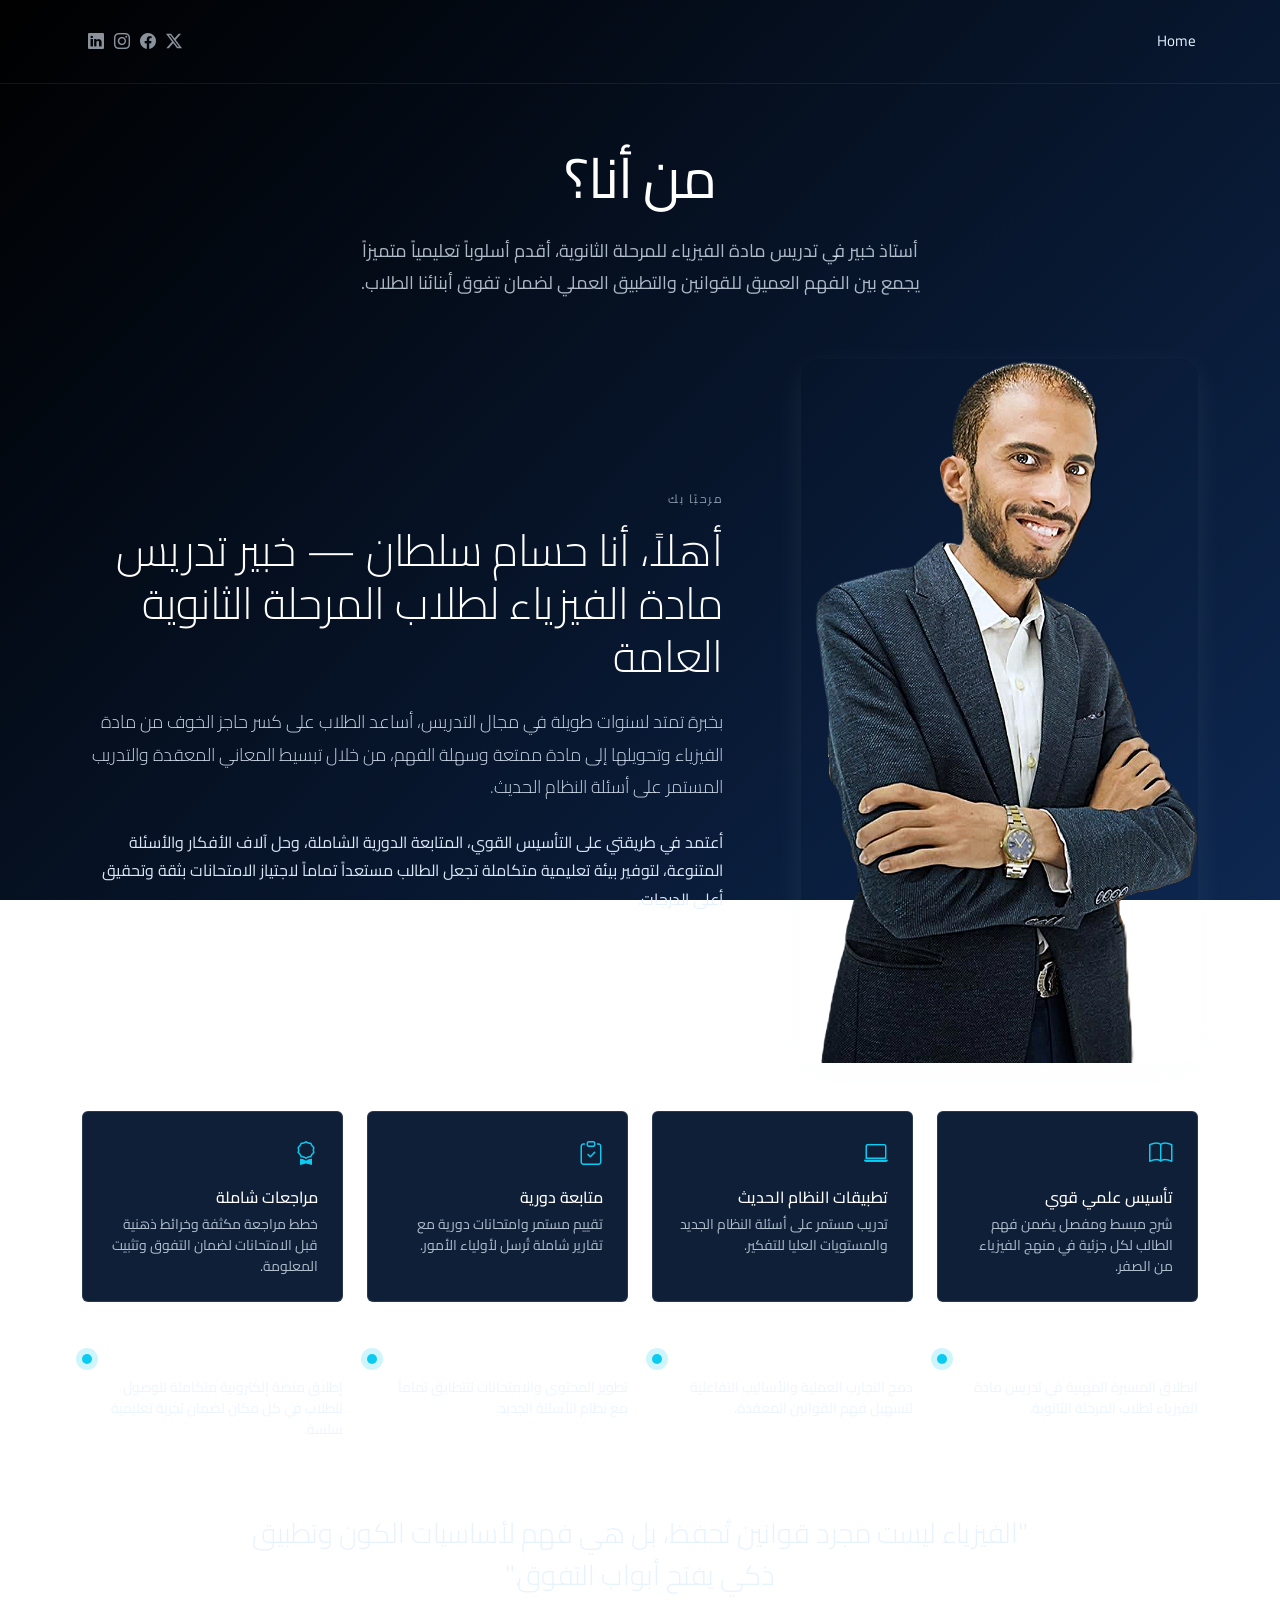
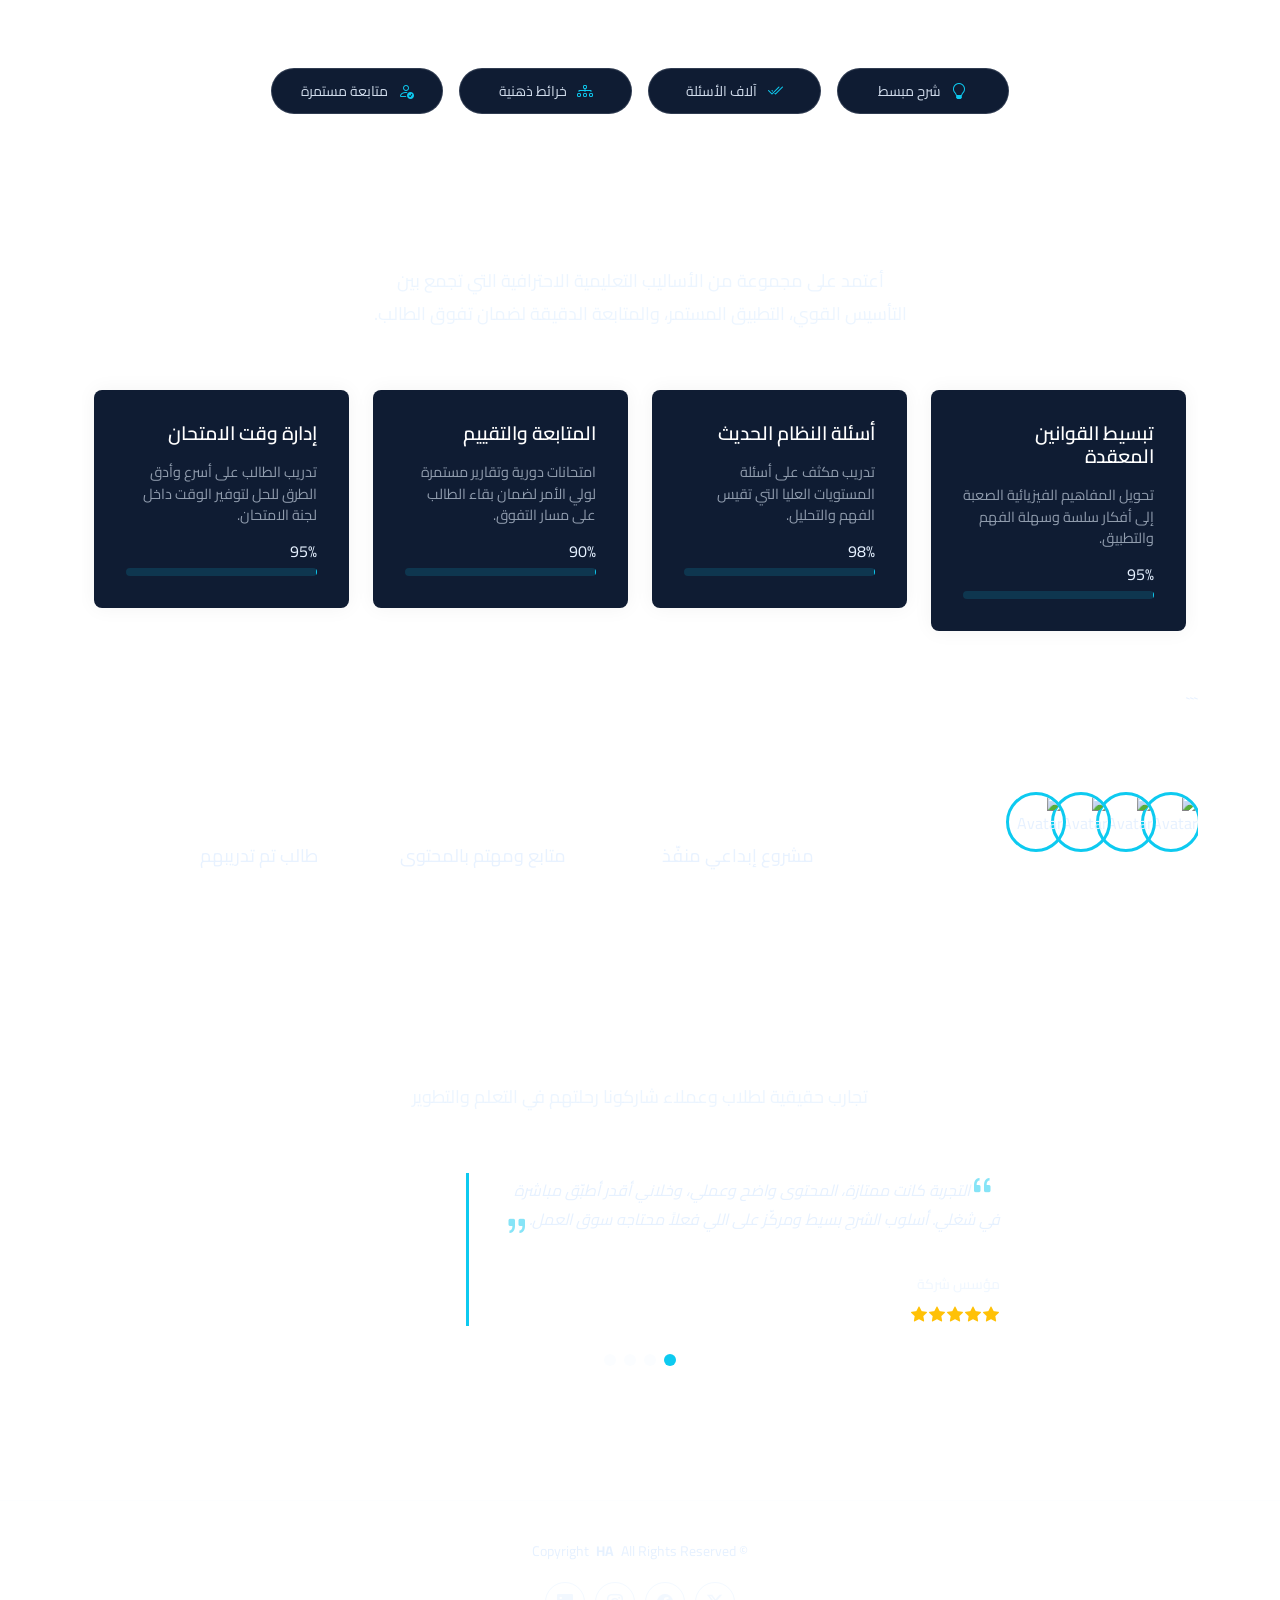
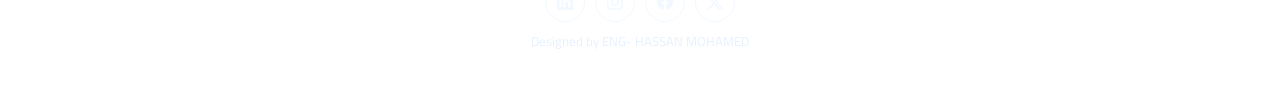
==== about.html @ 6d806931 "first commit" ====
<!DOCTYPE html>
<html lang="ar" dir="rtl">


<head>
  <meta charset="utf-8">
  <meta content="width=device-width, initial-scale=1.0" name="viewport">
  <title>About - FolioOne Bootstrap Template</title>
  <meta name="description" content="">
  <meta name="keywords" content="">

  <!-- Favicons -->
  <link href="assets/img/favicon.png" rel="icon">
  <link href="assets/img/apple-touch-icon.png" rel="apple-touch-icon">

  <!-- Fonts -->
  <link rel="preconnect" href="https://fonts.googleapis.com">
  <link rel="preconnect" href="https://fonts.gstatic.com" crossorigin>
  <link href="https://fonts.googleapis.com/css2?family=Cairo:wght@300;400;500;600;700;800&display=swap"
    rel="stylesheet">

  <!-- Vendor CSS Files -->
  <link href="assets/vendor/bootstrap/css/bootstrap.min.css" rel="stylesheet">
<link rel="stylesheet" href="https://cdn.jsdelivr.net/npm/bootstrap-icons@1.11.3/font/bootstrap-icons.min.css">  <link href="assets/vendor/aos/aos.css" rel="stylesheet">
  <link href="assets/vendor/swiper/swiper-bundle.min.css" rel="stylesheet">
  <link href="assets/vendor/glightbox/css/glightbox.min.css" rel="stylesheet">

  <!-- Main CSS File -->
  <link href="assets/css/mainabout.css" rel="stylesheet">


</head>

<body class="about-page">

  <header id="header" class="header d-flex align-items-center light-background sticky-top">
    <div class="container position-relative d-flex align-items-center justify-content-between">



      <nav id="navmenu" class="navmenu">
        <ul>
          <li><a href="index.html">Home</a></li>

        </ul>
        <i class="mobile-nav-toggle d-xl-none bi bi-list"></i>
      </nav>

      <div class="header-social-links">
        <a href="#" class="twitter"><i class="bi bi-twitter-x"></i></a>
        <a href="#" class="facebook"><i class="bi bi-facebook"></i></a>
        <a href="#" class="instagram"><i class="bi bi-instagram"></i></a>
        <a href="#" class="linkedin"><i class="bi bi-linkedin"></i></a>
      </div>

    </div>
  </header>

  <main class="main">

   <!-- About Section -->
    <section id="about" class="about section">

      <!-- Section Title -->
      <div class="container section-title" data-aos="fade-up">
        <h2>من أنا؟</h2>
        <p>
          أستاذ خبير في تدريس مادة الفيزياء للمرحلة الثانوية، أقدم أسلوباً تعليمياً متميزاً يجمع بين الفهم العميق للقوانين والتطبيق العملي لضمان تفوق أبنائنا الطلاب.
        </p>
      </div><!-- End Section Title -->

      <div class="container" data-aos="fade-up" data-aos-delay="100">

        <!-- Intro + Photo -->
        <div class="row align-items-center justify-content-between gy-5 mb-5">

          <div class="col-lg-5" data-aos="zoom-in" data-aos-delay="250">
            <figure class="profile-figure text-center text-lg-end">
              <img src="assets/img/illustration/image.png" alt="صورة الأستاذ حسام سلطان" class="img-fluid profile-photo">
            </figure>
          </div>

          <div class="col-lg-7" data-aos="fade-right" data-aos-delay="150">
            <div class="intro-content">
              <span class="eyebrow">مرحبًا بك</span>
              <h2 class="headline">
                أهلاً، أنا حسام سلطان — خبير تدريس مادة الفيزياء لطلاب المرحلة الثانوية العامة
              </h2>
              <p class="lead">
                بخبرة تمتد لسنوات طويلة في مجال التدريس، أساعد الطلاب على كسر حاجز الخوف من مادة الفيزياء وتحويلها إلى مادة ممتعة وسهلة الفهم، من خلال تبسيط المعاني المعقدة والتدريب المستمر على أسئلة النظام الحديث.
              </p>
              <p>
                أعتمد في طريقتي على التأسيس القوي، المتابعة الدورية الشاملة، وحل آلاف الأفكار والأسئلة المتنوعة، لتوفير بيئة تعليمية متكاملة تجعل الطالب مستعداً تماماً لاجتياز الامتحانات بثقة وتحقيق أعلى الدرجات.
              </p>

            </div>
          </div>

        </div>
        <!-- End Intro + Photo -->

       <!-- Skills Grid -->
        <div class="mb-5">
          <div class="row g-4">
            <div class="col-6 col-md-4 col-lg-3" data-aos="fade-up" data-aos-delay="120">
              <div class="skill-item">
                <i class="bi bi-book"></i>
                <h3>تأسيس علمي قوي</h3>
                <p>شرح مبسط ومفصل يضمن فهم الطالب لكل جزئية في منهج الفيزياء من الصفر.</p>
              </div>
            </div>
            <div class="col-6 col-md-4 col-lg-3" data-aos="fade-up" data-aos-delay="180">
              <div class="skill-item">
                <i class="bi bi-laptop"></i>
                <h3>تطبيقات النظام الحديث</h3>
                <p>تدريب مستمر على أسئلة النظام الجديد والمستويات العليا للتفكير.</p>
              </div>
            </div>
            <div class="col-6 col-md-4 col-lg-3" data-aos="fade-up" data-aos-delay="240">
              <div class="skill-item">
                <i class="bi bi-clipboard-check"></i>
                <h3>متابعة دورية</h3>
                <p>تقييم مستمر وامتحانات دورية مع تقارير شاملة تُرسل لأولياء الأمور.</p>
              </div>
            </div>
            <div class="col-6 col-md-4 col-lg-3" data-aos="fade-up" data-aos-delay="300">
              <div class="skill-item">
                <i class="bi bi-award"></i>
                <h3>مراجعات شاملة</h3>
                <p>خطط مراجعة مكثفة وخرائط ذهنية قبل الامتحانات لضمان التفوق وتثبيت المعلومة.</p>
              </div>
            </div>
          </div>
        </div>
        <!-- End Skills Grid -->

        <!-- Journey Timeline -->
        <div class="mb-5">
          <div class="row g-4">
            <div class="col-md-6 col-lg-3" data-aos="fade-up" data-aos-delay="120">
              <article class="timeline-item">
                <span class="dot"></span>
                <h4>بداية الرحلة التعليمية</h4>
                <p>انطلاق المسيرة المهنية في تدريس مادة الفيزياء لطلاب المرحلة الثانوية.</p>
              </article>
            </div>
            <div class="col-md-6 col-lg-3" data-aos="fade-up" data-aos-delay="180">
              <article class="timeline-item">
                <span class="dot"></span>
                <h4>تطوير أساليب الشرح</h4>
                <p>دمج التجارب العملية والأساليب التفاعلية لتسهيل فهم القوانين المعقدة.</p>
              </article>
            </div>
            <div class="col-md-6 col-lg-3" data-aos="fade-up" data-aos-delay="240">
              <article class="timeline-item">
                <span class="dot"></span>
                <h4>مواكبة النظام الحديث</h4>
                <p>تطوير المحتوى والامتحانات لتتطابق تماماً مع نظام الأسئلة الجديد.</p>
              </article>
            </div>
            <div class="col-md-6 col-lg-3" data-aos="fade-up" data-aos-delay="300">
              <article class="timeline-item">
                <span class="dot"></span>
                <h4>المنصة التعليمية الشاملة</h4>
                <p>إطلاق منصة إلكترونية متكاملة للوصول للطلاب في كل مكان لضمان تجربة تعليمية سلسة.</p>
              </article>
            </div>
          </div>
        </div>
        <!-- End Journey Timeline -->

        <!-- Quote -->
        <blockquote class="personal-quote text-center mb-5" data-aos="fade-down" data-aos-delay="200">
          <p>"الفيزياء ليست مجرد قوانين تُحفظ، بل هي فهم لأساسيات الكون وتطبيق ذكي يفتح أبواب التفوق."</p>
        </blockquote>
        <!-- End Quote -->

        <!-- Fun Facts -->
        <div class="row g-3 justify-content-center">
          <div class="col-6 col-md-3 col-lg-2" data-aos="zoom-in" data-aos-delay="120">
            <div class="fact-pill">
              <i class="bi bi-lightbulb"></i>
              <span>شرح مبسط</span>
            </div>
          </div>
          <div class="col-6 col-md-3 col-lg-2" data-aos="zoom-in" data-aos-delay="160">
            <div class="fact-pill">
              <i class="bi bi-check2-all"></i>
              <span>آلاف الأسئلة</span>
            </div>
          </div>
          <div class="col-6 col-md-3 col-lg-2" data-aos="zoom-in" data-aos-delay="200">
            <div class="fact-pill">
              <i class="bi bi-diagram-3"></i>
              <span>خرائط ذهنية</span>
            </div>
          </div>
          <div class="col-6 col-md-3 col-lg-2" data-aos="zoom-in" data-aos-delay="240">
            <div class="fact-pill">
              <i class="bi bi-person-check"></i>
              <span>متابعة مستمرة</span>
            </div>
          </div>
        </div>
        <!-- End Fun Facts -->

    <section id="skills" class="skills section">

      <div class="container section-title" data-aos="fade-up">
        <h2>أسلوب الشرح والمهارات</h2>
        <p>
          أعتمد على مجموعة من الأساليب التعليمية الاحترافية التي تجمع بين التأسيس القوي، التطبيق المستمر، والمتابعة الدقيقة لضمان تفوق الطالب.
        </p>
      </div><div class="container" data-aos="fade-up" data-aos-delay="100">

        <div class="row g-4 skills-animation">

          <div class="col-md-6 col-lg-3" data-aos="fade-up" data-aos-delay="100">
            <div class="skill-box">
              <h3>تبسيط القوانين المعقدة</h3>
              <p>تحويل المفاهيم الفيزيائية الصعبة إلى أفكار سلسة وسهلة الفهم والتطبيق.</p>
              <span class="text-end d-block">95%</span>
              <div class="progress">
                <div class="progress-bar" role="progressbar" aria-valuenow="95" aria-valuemin="0" aria-valuemax="100">
                </div>
              </div>
            </div>
          </div>

          <div class="col-md-6 col-lg-3" data-aos="fade-up" data-aos-delay="200">
            <div class="skill-box">
              <h3>أسئلة النظام الحديث</h3>
              <p>تدريب مكثف على أسئلة المستويات العليا التي تقيس الفهم والتحليل.</p>
              <span class="text-end d-block">98%</span>
              <div class="progress">
                <div class="progress-bar" role="progressbar" aria-valuenow="98" aria-valuemin="0" aria-valuemax="100">
                </div>
              </div>
            </div>
          </div>

          <div class="col-md-6 col-lg-3" data-aos="fade-up" data-aos-delay="300">
            <div class="skill-box">
              <h3>المتابعة والتقييم</h3>
              <p>امتحانات دورية وتقارير مستمرة لولي الأمر لضمان بقاء الطالب على مسار التفوق.</p>
              <span class="text-end d-block">90%</span>
              <div class="progress">
                <div class="progress-bar" role="progressbar" aria-valuenow="90" aria-valuemin="0" aria-valuemax="100">
                </div>
              </div>
            </div>
          </div>

          <div class="col-md-6 col-lg-3" data-aos="fade-up" data-aos-delay="400">
            <div class="skill-box">
              <h3>إدارة وقت الامتحان</h3>
              <p>تدريب الطالب على أسرع وأدق الطرق للحل لتوفير الوقت داخل لجنة الامتحان.</p>
              <span class="text-end d-block">95%</span>
              <div class="progress">
                <div class="progress-bar" role="progressbar" aria-valuenow="95" aria-valuemin="0" aria-valuemax="100">
                </div>
              </div>
            </div>
          </div>

        </div>

      </div>

    </section>```

    <!-- Stats Section -->
    <section id="stats" class="stats section dark-background">

      <div class="container" data-aos="fade-up" data-aos-delay="100">

        <div class="row align-items-center">
          <div class="col-lg-4" data-aos="fade-up" data-aos-delay="200">
            <div class="avatars d-flex align-items-center">
              <img src="assets/img/person/person-m-12.webp" alt="Avatar 1" class="rounded-circle" loading="lazy">
              <img src="assets/img/person/person-m-3.webp" alt="Avatar 2" class="rounded-circle" loading="lazy">
              <img src="assets/img/person/person-f-5.webp" alt="Avatar 3" class="rounded-circle" loading="lazy">
              <img src="assets/img/person/person-m-3.webp" alt="Avatar 4" class="rounded-circle" loading="lazy">
            </div>
          </div>

          <div class="col-lg-8">
            <div class="row counters">
              <div class="col-md-4" data-aos="fade-up" data-aos-delay="300">
                <h2><span data-purecounter-start="0" data-purecounter-end="185" data-purecounter-duration="1"
                    class="purecounter"></span>+</h2>
                <p>مشروع إبداعي منفّذ</p>
              </div>

              <div class="col-md-4" data-aos="fade-up" data-aos-delay="400">
                <h2><span data-purecounter-start="0" data-purecounter-end="32" data-purecounter-duration="1"
                    class="purecounter"></span>K</h2>
                <p>متابع ومهتم بالمحتوى</p>
              </div>

              <div class="col-md-4" data-aos="fade-up" data-aos-delay="500">
                <h2><span data-purecounter-start="0" data-purecounter-end="128" data-purecounter-duration="1"
                    class="purecounter"></span>+</h2>
                <p>طالب تم تدريبهم</p>
              </div>
            </div>
          </div>
        </div>
      </div>

    </section><!-- /Stats Section -->

    <!-- Testimonials Section -->
    <section id="testimonials" class="testimonials section">

      <!-- Section Title -->
      <div class="container section-title" data-aos="fade-up">
        <h2>آراء الطلاب والعملاء</h2>
        <p>تجارب حقيقية لطلاب وعملاء شاركونا رحلتهم في التعلم والتطوير</p>
      </div><!-- End Section Title -->

      <div class="container" data-aos="fade-up" data-aos-delay="100">

        <div class="swiper init-swiper">
          <script type="application/json" class="swiper-config">
            {
              "loop": true,
              "speed": 600,
              "autoplay": {
                "delay": 5000
              },
              "slidesPerView": "auto",
              "pagination": {
                "el": ".swiper-pagination",
                "type": "bullets",
                "clickable": true
              }
            }
          </script>
          <div class="swiper-wrapper">

            <div class="swiper-slide">
              <div class="testimonial-item">
                <div class="row gy-4 justify-content-center">
                  <div class="col-lg-6">
                    <div class="testimonial-content">
                      <p>
                        <i class="bi bi-quote quote-icon-left"></i>
                        <span>
                          التجربة كانت ممتازة، المحتوى واضح وعملي، وخلاني أقدر أطبّق مباشرة في شغلي.
                          أسلوب الشرح بسيط ومركّز على اللي فعلاً محتاجه سوق العمل.
                        </span>
                        <i class="bi bi-quote quote-icon-right"></i>
                      </p>
                      <h3>سعيد جودمان</h3>
                      <h4>مؤسس شركة</h4>
                      <div class="stars">
                        <i class="bi bi-star-fill"></i><i class="bi bi-star-fill"></i><i class="bi bi-star-fill"></i><i
                          class="bi bi-star-fill"></i><i class="bi bi-star-fill"></i>
                      </div>
                    </div>
                  </div>
                  <div class="col-lg-2 text-center">
                    <img src="assets/img/person/person-m-12.webp" class="img-fluid testimonial-img" alt="">
                  </div>
                </div>
              </div>
            </div><!-- End testimonial item -->

            <div class="swiper-slide">
              <div class="testimonial-item">
                <div class="row gy-4 justify-content-center">
                  <div class="col-lg-6">
                    <div class="testimonial-content">
                      <p>
                        <i class="bi bi-quote quote-icon-left"></i>
                        <span>
                          الكورسات منظمة واحترافية، فرقت معايا جدًا في المونتاج
                          وفهمت الموشن جرافيك بطريقة سهلة وممتعة.
                        </span>
                        <i class="bi bi-quote quote-icon-right"></i>
                      </p>
                      <h3>سارة ويلسون</h3>
                      <h4>مصممة جرافيك</h4>
                      <div class="stars">
                        <i class="bi bi-star-fill"></i><i class="bi bi-star-fill"></i><i class="bi bi-star-fill"></i><i
                          class="bi bi-star-fill"></i><i class="bi bi-star-fill"></i>
                      </div>
                    </div>
                  </div>
                  <div class="col-lg-2 text-center">
                    <img src="assets/img/person/person-f-5.webp" class="img-fluid testimonial-img" alt="">
                  </div>
                </div>
              </div>
            </div><!-- End testimonial item -->

            <div class="swiper-slide">
              <div class="testimonial-item">
                <div class="row gy-4 justify-content-center">
                  <div class="col-lg-6">
                    <div class="testimonial-content">
                      <p>
                        <i class="bi bi-quote quote-icon-left"></i>
                        <span>
                          شرح عملي، أمثلة حقيقية، ودعم مستمر.
                          حسيت إني بتعلّم من شخص فاهم المجال فعلًا.
                        </span>
                        <i class="bi bi-quote quote-icon-right"></i>
                      </p>
                      <h3>جينا كارليس</h3>
                      <h4>صاحبة متجر</h4>
                      <div class="stars">
                        <i class="bi bi-star-fill"></i><i class="bi bi-star-fill"></i><i class="bi bi-star-fill"></i><i
                          class="bi bi-star-fill"></i><i class="bi bi-star-fill"></i>
                      </div>
                    </div>
                  </div>
                  <div class="col-lg-2 text-center">
                    <img src="assets/img/person/person-f-5.webp" class="img-fluid testimonial-img" alt="">
                  </div>
                </div>
              </div>
            </div><!-- End testimonial item -->

            <div class="swiper-slide">
              <div class="testimonial-item">
                <div class="row gy-4 justify-content-center">
                  <div class="col-lg-6">
                    <div class="testimonial-content">
                      <p>
                        <i class="bi bi-quote quote-icon-left"></i>
                        <span>
                          من أفضل المنصّات اللي اتعلمت منها،
                          المحتوى قوي ومباشر وبيوصلك للمستوى الاحترافي.
                        </span>
                        <i class="bi bi-quote quote-icon-right"></i>
                      </p>
                      <h3>جون لارسون</h3>
                      <h4>رائد أعمال</h4>
                      <div class="stars">
                        <i class="bi bi-star-fill"></i><i class="bi bi-star-fill"></i><i class="bi bi-star-fill"></i><i
                          class="bi bi-star-fill"></i><i class="bi bi-star-fill"></i>
                      </div>
                    </div>
                  </div>
                  <div class="col-lg-2 text-center">
                    <img src="assets/img/person/person-m-12.webp" class="img-fluid testimonial-img" alt="">
                  </div>
                </div>
              </div>
            </div><!-- End testimonial item -->

          </div>
          <div class="swiper-pagination"></div>
        </div>

      </div>

    </section><!-- /Testimonials Section -->


  </main>

  <footer id="footer" class="footer">

    <div class="container">
      <div class="copyright text-center ">
        <p>© <span>Copyright</span> <strong class="px-1 sitename">HA</strong> <span>All Rights Reserved<br></span></p>
      </div>
      <div class="social-links d-flex justify-content-center">
        <a href=""><i class="bi bi-twitter-x"></i></a>
        <a href=""><i class="bi bi-facebook"></i></a>
        <a href=""><i class="bi bi-instagram"></i></a>
        <a href=""><i class="bi bi-linkedin"></i></a>
      </div>
      <div class="credits">
        <!-- All the links in the footer should remain intact. -->
        <!-- You can delete the links only if you've purchased the pro version. -->
        <!-- Licensing information: https://bootstrapmade.com/license/ -->
        <!-- Purchase the pro version with working PHP/AJAX contact form: [buy-url] -->
        Designed by ENG- HASSAN MOHAMED
      </div>
    </div>

  </footer>

  <!-- Scroll Top -->
  <a href="#" id="scroll-top" class="scroll-top d-flex align-items-center justify-content-center"><i
      class="bi bi-arrow-up-short"></i></a>

  <!-- Preloader -->
  <div id="preloader"></div>

  <!-- Vendor JS Files -->
  <script src="assets/vendor/bootstrap/js/bootstrap.bundle.min.js"></script>
  <script src="assets/vendor/php-email-form/validate.js"></script>
  <script src="assets/vendor/aos/aos.js"></script>
  <script src="assets/vendor/typed.js/typed.umd.js"></script>
  <script src="assets/vendor/waypoints/noframework.waypoints.js"></script>
  <script src="assets/vendor/purecounter/purecounter_vanilla.js"></script>
  <script src="assets/vendor/swiper/swiper-bundle.min.js"></script>
  <script src="assets/vendor/imagesloaded/imagesloaded.pkgd.min.js"></script>
  <script src="assets/vendor/isotope-layout/isotope.pkgd.min.js"></script>
  <script src="assets/vendor/glightbox/js/glightbox.min.js"></script>

  <!-- Main JS File -->
  <script src="assets/js/main.js"></script>

</body>

</html>
---- assets/css/mainabout.css ----
/**
* Template Name: FolioOne
* Template URL: https://bootstrapmade.com/folioone-bootstrap-portfolio-website-template/
* Updated: Aug 23 2025 with Bootstrap v5.3.7
* Author: BootstrapMade.com
* License: https://bootstrapmade.com/license/
*/

/*--------------------------------------------------------------
# Font & Color Variables
# Help: https://bootstrapmade.com/color-system/
--------------------------------------------------------------*/
/* Fonts */
:root {
  --default-font: "Cairo", system-ui, -apple-system, "Segoe UI", Arial, sans-serif;
  --heading-font: "Cairo", sans-serif;
  --nav-font: "Cairo", sans-serif;
}


/* Global Colors - The following color variables are used throughout the website. Updating them here will change the color scheme of the entire website */
:root {
  /* تدرج واضح من الأسود إلى الأزرق الكحلي المضيء (Deep Space Blue) */
  --background-color: linear-gradient(135deg, #000000 0%, #0d2750 100%); 
  
  --default-color: #e6f1ff; 
  --heading-color: #ffffff; 
  --accent-color: #0dcaf0; 
  --surface-color: #0f1c33; 
  --contrast-color: #ffffff; 
}

/* Nav Menu Colors */
:root {
  --nav-color: #e6f1ff;
  --nav-hover-color: #0dcaf0; 
  --nav-mobile-background-color: rgba(4, 9, 20, 0.95); 
  --nav-dropdown-background-color: rgba(4, 9, 20, 0.95);
  --nav-dropdown-color: #a8b2d1; 
  --nav-dropdown-hover-color: #0dcaf0;
}

/* Color Presets */
.light-background {
  /* تدرج أزرق خفيف جداً للأقسام الداخلية عشان تفصل عن الخلفية الأساسية بشياكة */
  --background-color: linear-gradient(135deg, #051124 0%, #0a1f3d 100%); 
  --surface-color: #0f1c33;
}

.dark-background {
  --background-color: linear-gradient(135deg, #000000 0%, #050b14 100%);
  --default-color: #e6f1ff;
  --heading-color: #ffffff;
  --surface-color: #0a1324;
  --contrast-color: #ffffff;
}

/* Smooth scroll */
:root {
  scroll-behavior: smooth;
}

/*--------------------------------------------------------------
# General Styling & Shared Classes
--------------------------------------------------------------*/
body {
  color: var(--default-color);
  background: var(--background-color);
  font-family: var(--default-font);
  /* السطر ده بيخلي التدرج ثابت وشكله أحلى وقت السكرول */
  background-attachment: fixed; 
}

a {
  color: var(--accent-color);
  text-decoration: none;
  transition: 0.3s;
}

a:hover {
  color: color-mix(in srgb, var(--accent-color), transparent 25%);
  text-decoration: none;
}

h1,
h2,
h3,
h4,
h5,
h6 {
  color: var(--heading-color);
  font-family: var(--heading-font);
  font-weight: 00;
}

/* PHP Email Form Messages
------------------------------*/
.php-email-form .error-message {
  display: none;
  background: #df1529;
  color: #ffffff;
  text-align: left;
  padding: 15px;
  margin-bottom: 24px;
  font-weight: 600;
}

.php-email-form .sent-message {
  display: none;
  color: #ffffff;
  background: #059652;
  text-align: center;
  padding: 15px;
  margin-bottom: 24px;
  font-weight: 600;
}

.php-email-form .loading {
  display: none;
  background: var(--surface-color);
  text-align: center;
  padding: 15px;
  margin-bottom: 24px;
}

.php-email-form .loading:before {
  content: "";
  display: inline-block;
  border-radius: 50%;
  width: 24px;
  height: 24px;
  margin: 0 10px -6px 0;
  border: 3px solid var(--accent-color);
  border-top-color: var(--surface-color);
  animation: php-email-form-loading 1s linear infinite;
}

@keyframes php-email-form-loading {
  0% {
    transform: rotate(0deg);
  }

  100% {
    transform: rotate(360deg);
  }
}

/*--------------------------------------------------------------
# Global Header
--------------------------------------------------------------*/
.header {
  --background-color: rgba(255, 255, 255, 0);
  color: var(--default-color);
  background-color: var(--background-color);
  padding: 15px 0;
  transition: all 0.5s;
  z-index: 997;
  border-bottom: 1px solid color-mix(in srgb, var(--default-color), transparent 92%);
}

.header .logo {
  line-height: 1;
}

.header .logo img {
  max-height: 36px;
  margin-right: 8px;
}

.header .logo h1 {
  font-size: 32px;
  margin: 0;
  font-weight: 400;
  color: var(--heading-color);
}

.header .header-social-links {
  padding-right: 15px;
}

.header .header-social-links a {
  color: color-mix(in srgb, var(--default-color), transparent 40%);
  padding-left: 6px;
  display: inline-block;
  transition: 0.3s;
  font-size: 16px;
}

.header .header-social-links a:hover {
  color: var(--default-color);
}

.header .header-social-links a i {
  line-height: 0px;
}

@media (max-width: 1200px) {
  .header .logo {
    order: 1;
  }

  .header .header-social-links {
    order: 2;
  }

  .header .navmenu {
    order: 3;
  }
}

/* Global Header on Scroll
------------------------------*/
.scrolled .header {
  --background-color: rgba(16, 26, 32, 0.9);
}

/*--------------------------------------------------------------
# Navigation Menu
--------------------------------------------------------------*/
/* Desktop Navigation */
@media (min-width: 1200px) {
  .navmenu {
    padding: 0;
  }

  .navmenu ul {
    margin: 0;
    padding: 0;
    display: flex;
    list-style: none;
    align-items: center;
  }

  .navmenu li {
    position: relative;
  }

  .navmenu>ul>li {
    white-space: nowrap;
    padding: 15px 28px 15px 0;
  }

  .navmenu>ul>li:last-child {
    padding-right: 0;
  }

  .navmenu a,
  .navmenu a:focus {
    color: var(--nav-color);
    font-size: 15px;
    padding: 0 2px;
    font-family: var(--nav-font);
    font-weight: 400;
    display: flex;
    align-items: center;
    justify-content: space-between;
    white-space: nowrap;
    transition: 0.3s;
    position: relative;
  }

  .navmenu a i,
  .navmenu a:focus i {
    font-size: 12px;
    line-height: 0;
    margin-left: 5px;
    transition: 0.3s;
  }

  .navmenu>ul>li>a:before {
    content: "";
    position: absolute;
    height: 2px;
    bottom: -6px;
    left: 0;
    background-color: var(--nav-hover-color);
    visibility: hidden;
    width: 0px;
    transition: all 0.3s ease-in-out 0s;
  }

  .navmenu a:hover:before,
  .navmenu li:hover>a:before,
  .navmenu .active:before {
    visibility: visible;
    width: 25px;
  }

  .navmenu li:hover>a,
  .navmenu .active,
  .navmenu .active:focus {
    color: var(--nav-hover-color);
  }

  .navmenu .dropdown ul {
    margin: 0;
    padding: 10px 0;
    background: var(--nav-dropdown-background-color);
    display: block;
    position: absolute;
    visibility: hidden;
    left: -5px;
    top: 130%;
    opacity: 0;
    transition: 0.3s;
    border-radius: 4px;
    z-index: 99;
    box-shadow: 0px 0px 30px rgba(0, 0, 0, 0.1);
  }

  .navmenu .dropdown ul li {
    min-width: 200px;
  }

  .navmenu .dropdown ul a {
    padding: 10px 20px;
    font-size: 15px;
    text-transform: none;
    color: var(--nav-dropdown-color);
  }

  .navmenu .dropdown ul a i {
    font-size: 12px;
  }

  .navmenu .dropdown ul a:hover,
  .navmenu .dropdown ul .active:hover,
  .navmenu .dropdown ul li:hover>a {
    color: var(--nav-dropdown-hover-color);
  }

  .navmenu .dropdown:hover>ul {
    opacity: 1;
    top: 100%;
    visibility: visible;
  }

  .navmenu .dropdown .dropdown ul {
    top: 0;
    left: -90%;
    visibility: hidden;
  }

  .navmenu .dropdown .dropdown:hover>ul {
    opacity: 1;
    top: 0;
    left: -100%;
    visibility: visible;
  }
}

/* Mobile Navigation */
@media (max-width: 1199px) {
  .mobile-nav-toggle {
    color: var(--nav-color);
    font-size: 28px;
    line-height: 0;
    margin-right: 10px;
    cursor: pointer;
    transition: color 0.3s;
  }

  .navmenu {
    padding: 0;
    z-index: 9997;
  }

  .navmenu ul {
    display: none;
    list-style: none;
    position: absolute;
    inset: 60px 20px 20px 20px;
    padding: 10px 0;
    margin: 0;
    border-radius: 6px;
    background-color: var(--nav-mobile-background-color);
    border: 1px solid color-mix(in srgb, var(--default-color), transparent 90%);
    box-shadow: none;
    overflow-y: auto;
    transition: 0.3s;
    z-index: 9998;
  }

  .navmenu a,
  .navmenu a:focus {
    color: var(--nav-dropdown-color);
    padding: 10px 20px;
    font-family: var(--nav-font);
    font-size: 17px;
    font-weight: 500;
    display: flex;
    align-items: center;
    justify-content: space-between;
    white-space: nowrap;
    transition: 0.3s;
  }

  .navmenu a i,
  .navmenu a:focus i {
    font-size: 12px;
    line-height: 0;
    margin-left: 5px;
    width: 30px;
    height: 30px;
    display: flex;
    align-items: center;
    justify-content: center;
    border-radius: 50%;
    transition: 0.3s;
    background-color: color-mix(in srgb, var(--accent-color), transparent 90%);
  }

  .navmenu a i:hover,
  .navmenu a:focus i:hover {
    background-color: var(--accent-color);
    color: var(--contrast-color);
  }

  .navmenu a:hover,
  .navmenu .active,
  .navmenu .active:focus {
    color: var(--nav-dropdown-hover-color);
  }

  .navmenu .active i,
  .navmenu .active:focus i {
    background-color: var(--accent-color);
    color: var(--contrast-color);
    transform: rotate(180deg);
  }

  .navmenu .dropdown ul {
    position: static;
    display: none;
    z-index: 99;
    padding: 10px 0;
    margin: 10px 20px;
    background-color: var(--nav-dropdown-background-color);
    transition: all 0.5s ease-in-out;
  }

  .navmenu .dropdown ul ul {
    background-color: rgba(33, 37, 41, 0.1);
  }

  .navmenu .dropdown>.dropdown-active {
    display: block;
    background-color: rgba(33, 37, 41, 0.03);
  }

  .mobile-nav-active {
    overflow: hidden;
  }

  .mobile-nav-active .mobile-nav-toggle {
    color: #fff;
    position: absolute;
    font-size: 32px;
    top: 15px;
    right: 15px;
    margin-right: 0;
    z-index: 9999;
  }

  .mobile-nav-active .navmenu {
    position: fixed;
    overflow: hidden;
    inset: 0;
    background: rgba(33, 37, 41, 0.8);
    transition: 0.3s;
  }

  .mobile-nav-active .navmenu>ul {
    display: block;
  }
}

/*--------------------------------------------------------------
# Global Footer
--------------------------------------------------------------*/
.footer {
  color: var(--default-color);
  background-color: var(--background-color);
  font-size: 14px;
  padding: 40px 0;
  position: relative;
  border-top: 1px solid color-mix(in srgb, var(--default-color), transparent 92%);
}

.footer .copyright p {
  margin-bottom: 0;
}

.footer .social-links {
  margin-top: 20px;
}

.footer .social-links a {
  display: flex;
  align-items: center;
  justify-content: center;
  width: 40px;
  height: 40px;
  border-radius: 50%;
  border: 1px solid color-mix(in srgb, var(--default-color), transparent 50%);
  font-size: 16px;
  color: color-mix(in srgb, var(--default-color), transparent 50%);
  margin: 0 5px;
  transition: 0.3s;
}

.footer .social-links a:hover {
  color: var(--accent-color);
  border-color: var(--accent-color);
}

.footer .credits {
  margin-top: 10px;
  font-size: 13px;
  text-align: center;
}

/*--------------------------------------------------------------
# Preloader
--------------------------------------------------------------*/
#preloader {
  position: fixed;
  inset: 0;
  z-index: 9999;
  overflow: hidden;
  background-color: var(--background-color);
  transition: all 0.6s ease-out;
  width: 100%;
  height: 100vh;
}

#preloader:before,
#preloader:after {
  content: "";
  position: absolute;
  border: 4px solid var(--accent-color);
  border-radius: 50%;
  animation: animate-preloader 2s cubic-bezier(0, 0.2, 0.8, 1) infinite;
}

#preloader:after {
  animation-delay: -0.5s;
}

@keyframes animate-preloader {
  0% {
    width: 10px;
    height: 10px;
    top: calc(50% - 5px);
    left: calc(50% - 5px);
    opacity: 1;
  }

  100% {
    width: 72px;
    height: 72px;
    top: calc(50% - 36px);
    left: calc(50% - 36px);
    opacity: 0;
  }
}

/*--------------------------------------------------------------
# Scroll Top Button
--------------------------------------------------------------*/
.scroll-top {
  position: fixed;
  visibility: hidden;
  opacity: 0;
  right: 15px;
  bottom: -15px;
  z-index: 99999;
  background-color: var(--accent-color);
  width: 44px;
  height: 44px;
  border-radius: 50px;
  transition: all 0.4s;
}

.scroll-top i {
  font-size: 24px;
  color: var(--contrast-color);
  line-height: 0;
}

.scroll-top:hover {
  background-color: color-mix(in srgb, var(--accent-color), transparent 20%);
  color: var(--contrast-color);
}

.scroll-top.active {
  visibility: visible;
  opacity: 1;
  bottom: 15px;
}

/*--------------------------------------------------------------
# Disable aos animation delay on mobile devices
--------------------------------------------------------------*/
@media screen and (max-width: 768px) {
  [data-aos-delay] {
    transition-delay: 0 !important;
  }
}

/*--------------------------------------------------------------
# Global Page Titles & Breadcrumbs
--------------------------------------------------------------*/
.page-title {
  color: var(--default-color);
  background-color: var(--background-color);
  position: relative;
}

.page-title .heading {
  padding: 80px 0;
  border-top: 1px solid color-mix(in srgb, var(--default-color), transparent 90%);
}

.page-title .heading h1 {
  font-size: 38px;
  font-weight: 700;
}

.page-title nav {
  background-color: color-mix(in srgb, var(--default-color), transparent 96%);
  padding: 20px 0;
}

.page-title nav ol {
  display: flex;
  flex-wrap: wrap;
  list-style: none;
  padding: 0;
  margin: 0;
  font-size: 16px;
  font-weight: 400;
}

.page-title nav ol li+li {
  padding-left: 10px;
}

.page-title nav ol li+li::before {
  content: "/";
  display: inline-block;
  padding-right: 10px;
  color: color-mix(in srgb, var(--default-color), transparent 70%);
}

/*--------------------------------------------------------------
# Global Sections
--------------------------------------------------------------*/
section,
.section {
  color: var(--default-color);
  background-color: var(--background-color);
  padding: 60px 0;
  scroll-margin-top: 100px;
  overflow: clip;
}

@media (max-width: 1199px) {

  section,
  .section {
    scroll-margin-top: 66px;
  }
}

/*--------------------------------------------------------------
# Global Section Titles
--------------------------------------------------------------*/
.section-title {
  text-align: center;
  padding-bottom: 60px;
  position: relative;
}

.section-title h2 {
  font-size: 3.5rem;
  font-weight: 400;
  line-height: 1.2;
  color: var(--heading-color);
  margin-bottom: 1.5rem;
  letter-spacing: -1px;
}

@media (max-width: 768px) {
  .section-title h2 {
    font-size: 2.5rem;
  }
}

.section-title p {
  font-size: 1.125rem;
  line-height: 1.8;
  color: color-mix(in srgb, var(--default-color), transparent 25%);
  max-width: 900px;
  margin: 0 auto;
  text-wrap: balance;
}

/*--------------------------------------------------------------
# Hero Section
--------------------------------------------------------------*/
.hero {
  padding: 80px 0;
  min-height: 100vh;
  display: flex;
  align-items: center;
}

.hero .hero-content h1 {
  font-size: 3.5rem;
  font-weight: 700;
  margin-bottom: 1rem;
  line-height: 1.2;
}

.hero .hero-content h1 .highlight {
  color: var(--accent-color);
  position: relative;
}

.hero .hero-content h1 .highlight::after {
  content: "";
  position: absolute;
  bottom: 0;
  left: 0;
  width: 100%;
  height: 3px;
  background: linear-gradient(90deg, var(--accent-color), color-mix(in srgb, var(--accent-color), transparent 50%));
  border-radius: 2px;
}

@media (max-width: 768px) {
  .hero .hero-content h1 {
    font-size: 2.5rem;
  }
}

.hero .hero-content h2 {
  font-size: 1.5rem;
  font-weight: 400;
  margin-bottom: 2rem;
  color: color-mix(in srgb, var(--default-color), transparent 20%);
}

.hero .hero-content h2 .typed {
  color: var(--accent-color);
  font-weight: 600;
}

@media (max-width: 768px) {
  .hero .hero-content h2 {
    font-size: 1.25rem;
  }
}

.hero .hero-content p {
  font-size: 1.1rem;
  line-height: 1.6;
  margin-bottom: 2.5rem;
  color: color-mix(in srgb, var(--default-color), transparent 30%);
}

.hero .hero-actions {
  display: flex;
  gap: 1rem;
  margin-bottom: 3rem;
}

.hero .hero-actions .btn {
  padding: 12px 30px;
  border-radius: 50px;
  font-weight: 600;
  text-decoration: none;
  transition: all 0.3s ease;
  border: 2px solid;
}

.hero .hero-actions .btn.btn-primary {
  background: var(--accent-color);
  color: var(--contrast-color);
  border-color: var(--accent-color);
}

.hero .hero-actions .btn.btn-primary:hover {
  background: color-mix(in srgb, var(--accent-color), black 15%);
  border-color: color-mix(in srgb, var(--accent-color), black 15%);
  transform: translateY(-2px);
}

.hero .hero-actions .btn.btn-outline {
  background: transparent;
  color: var(--accent-color);
  border-color: var(--accent-color);
}

.hero .hero-actions .btn.btn-outline:hover {
  transform: translateY(-2px);
}

@media (max-width: 576px) {
  .hero .hero-actions {
    flex-direction: column;
  }

  .hero .hero-actions .btn {
    text-align: center;
  }
}

.hero .social-links {
  display: flex;
  gap: 1rem;
}

.hero .social-links a {
  width: 45px;
  height: 45px;
  background: var(--surface-color);
  border-radius: 50%;
  display: flex;
  align-items: center;
  justify-content: center;
  color: var(--default-color);
  font-size: 1.2rem;
  transition: all 0.3s ease;
}

.hero .social-links a:hover {
  background: var(--accent-color);
  color: var(--contrast-color);
  transform: translateY(-3px);
  box-shadow: 0 8px 25px color-mix(in srgb, var(--accent-color), transparent 70%);
}

.hero .hero-image {
  position: relative;
}

.hero .hero-image .image-wrapper {
  position: relative;
  max-width: 450px;
  margin: 0 auto;
}

.hero .hero-image .image-wrapper img {
  border-radius: 20px;
  box-shadow: 0 5px 15px color-mix(in srgb, var(--default-color), transparent 95%);
  transition: transform 0.3s ease;
}

.hero .hero-image .image-wrapper img:hover {
  transform: scale(1.02);
}

.hero .hero-image .floating-elements {
  position: absolute;
  top: 0;
  left: 0;
  right: 0;
  bottom: 0;
  pointer-events: none;
}

.hero .hero-image .floating-elements .floating-card {
  position: absolute;
  background: var(--surface-color);
  padding: 15px 20px;
  border-radius: 15px;
  box-shadow: 0 10px 30px color-mix(in srgb, var(--default-color), transparent 90%);
  display: flex;
  align-items: center;
  gap: 10px;
  font-weight: 600;
  animation: float 3s ease-in-out infinite;
}

.hero .hero-image .floating-elements .floating-card i {
  font-size: 1.5rem;
  color: var(--accent-color);
}

.hero .hero-image .floating-elements .floating-card.design {
  top: 10%;
  right: -10%;
  animation-delay: 0s;
}

.hero .hero-image .floating-elements .floating-card.code {
  bottom: 30%;
  left: -15%;
  animation-delay: 1s;
}

.hero .hero-image .floating-elements .floating-card.creativity {
  top: 60%;
  right: -5%;
  animation-delay: 2s;
}

@media (max-width: 992px) {
  .hero .hero-image .floating-elements .floating-card {
    display: none;
  }
}

@keyframes float {

  0%,
  100% {
    transform: translateY(0px);
  }

  50% {
    transform: translateY(-10px);
  }
}

@media (max-width: 992px) {
  .hero .hero-content {
    text-align: center;
    margin-bottom: 3rem;
  }
}

/*--------------------------------------------------------------
# About Section
--------------------------------------------------------------*/
.about .intro-content .eyebrow {
  display: inline-block;
  letter-spacing: 0.12em;
  text-transform: uppercase;
  font-size: 12px;
  color: color-mix(in srgb, var(--default-color), transparent 40%);
  margin-bottom: 16px;
}

.about .intro-content .headline {
  font-family: var(--heading-font);
  font-weight: 300;
  line-height: 1.2;
  font-size: clamp(28px, 4vw, 44px);
  margin: 0 0 24px 0;
}

.about .intro-content .lead {
  font-size: 18px;
  line-height: 1.8;
  color: color-mix(in srgb, var(--default-color), transparent 10%);
  margin-bottom: 24px;
}

.about .intro-content p {
  line-height: 1.8;
  margin-bottom: 24px;
  color: color-mix(in srgb, var(--default-color), transparent 5%);
}

.about .intro-content .cta-group {
  display: flex;
  gap: 24px;
  align-items: center;
  margin-top: 24px;
}

.about .intro-content .cta-group .btn-ghost {
  display: inline-flex;
  align-items: center;
  gap: 8px;
  padding: 12px 18px;
  border-radius: 6px;
  color: var(--accent-color);
  background: color-mix(in srgb, var(--accent-color), transparent 92%);
  border: 1px solid color-mix(in srgb, var(--accent-color), transparent 70%);
  transition: 0.3s ease-in-out;
}

.about .intro-content .cta-group .btn-ghost:hover,
.about .intro-content .cta-group .btn-ghost:focus {
  color: var(--contrast-color);
  background: var(--accent-color);
  border-color: var(--accent-color);
  outline: none;
  box-shadow: 0 0 0 3px color-mix(in srgb, var(--accent-color), transparent 70%);
}

.about .intro-content .cta-group .link-underline {
  display: inline-flex;
  align-items: center;
  gap: 8px;
  position: relative;
  color: var(--accent-color);
  padding-bottom: 4px;
  transition: 0.3s ease-in-out;
}

.about .intro-content .cta-group .link-underline::after {
  content: "";
  position: absolute;
  left: 0;
  right: 0;
  bottom: 0;
  height: 1px;
  background: color-mix(in srgb, var(--accent-color), transparent 40%);
  transform: scaleX(0.4);
  transform-origin: left;
  transition: 0.3s ease-in-out;
}

.about .intro-content .cta-group .link-underline:hover,
.about .intro-content .cta-group .link-underline:focus {
  color: color-mix(in srgb, var(--accent-color), transparent 10%);
  outline: none;
}

.about .intro-content .cta-group .link-underline:hover::after,
.about .intro-content .cta-group .link-underline:focus::after {
  transform: scaleX(1);
}

.about .profile-figure {
  margin: 0;
}

.about .profile-figure .profile-photo {
  width: 88%;
  max-width: 440px;
  border-radius: 18px;
  box-shadow: 0 10px 30px color-mix(in srgb, var(--default-color), transparent 92%);
  transform: translateY(0);
  transition: transform 0.3s ease-in-out;
}

.about .profile-figure .profile-caption {
  margin-top: 24px;
  display: flex;
  align-items: center;
  justify-content: center;
}

.about .profile-figure .profile-caption .meta {
  font-size: 14px;
  color: color-mix(in srgb, var(--default-color), transparent 20%);
}

.about .profile-figure .profile-caption .meta .funfact {
  font-size: 13px;
  margin-top: 4px;
  color: color-mix(in srgb, var(--default-color), transparent 35%);
}

.about .profile-figure:hover .profile-photo {
  transform: translateY(-4px);
}

.about .skill-item {
  padding: 24px;
  border-radius: 6px;
  transition: 0.3s ease-in-out;
  background: color-mix(in srgb, var(--surface-color), var(--accent-color) 2%);
  border: 1px solid color-mix(in srgb, var(--default-color), transparent 88%);
  height: 100%;
}

.about .skill-item i {
  font-size: 24px;
  color: var(--accent-color);
  margin-bottom: 16px;
  display: inline-block;
}

.about .skill-item h3 {
  font-size: 16px;
  margin-bottom: 6px;
  font-weight: 500;
}

.about .skill-item p {
  margin: 0;
  font-size: 14px;
  color: color-mix(in srgb, var(--default-color), transparent 25%);
}

.about .skill-item:hover {
  transform: translateY(-3px);
  border-color: color-mix(in srgb, var(--accent-color), transparent 60%);
  box-shadow: 0 10px 30px color-mix(in srgb, var(--default-color), transparent 92%);
}

.about .timeline-item {
  position: relative;
  padding-left: 26px;
}

.about .timeline-item time {
  display: inline-block;
  font-size: 12px;
  letter-spacing: 0.08em;
  text-transform: uppercase;
  color: color-mix(in srgb, var(--default-color), transparent 45%);
  margin-bottom: 6px;
}

.about .timeline-item h4 {
  font-size: 18px;
  font-weight: 400;
  margin: 0 0 6px;
}

.about .timeline-item p {
  font-size: 14px;
  color: color-mix(in srgb, var(--default-color), transparent 25%);
  margin: 0;
}

.about .timeline-item .dot {
  position: absolute;
  left: 0;
  top: 4px;
  width: 10px;
  height: 10px;
  border-radius: 50%;
  background: var(--accent-color);
  box-shadow: 0 0 0 6px color-mix(in srgb, var(--accent-color), transparent 80%);
}

.about .personal-quote {
  padding: 24px 0;
}

.about .personal-quote p {
  font-family: var(--heading-font);
  font-weight: 300;
  font-size: clamp(20px, 3vw, 28px);
  line-height: 1.5;
  color: color-mix(in srgb, var(--default-color), transparent 5%);
  margin: 0 auto;
  max-width: 800px;
}

.about .fact-pill {
  display: flex;
  align-items: center;
  justify-content: center;
  gap: 10px;
  padding: 10px 14px;
  border-radius: 999px;
  border: 1px solid color-mix(in srgb, var(--default-color), transparent 85%);
  background: var(--surface-color);
  color: color-mix(in srgb, var(--default-color), transparent 10%);
  transition: 0.3s ease-in-out;
}

.about .fact-pill i {
  color: var(--accent-color);
}

.about .fact-pill span {
  font-size: 14px;
}

.about .fact-pill:hover {
  transform: translateY(-2px);
  border-color: color-mix(in srgb, var(--accent-color), transparent 60%);
  box-shadow: 0 10px 30px color-mix(in srgb, var(--default-color), transparent 92%);
}

.about .fact-pill:focus-within {
  box-shadow: 0 0 0 3px color-mix(in srgb, var(--accent-color), transparent 70%);
}

@media (max-width: 992px) {
  .about .profile-figure {
    text-align: center !important;
  }

  .about .profile-figure .profile-photo {
    width: 72%;
  }

  .about .intro-content .cta-group {
    flex-wrap: wrap;
  }
}

@media (max-width: 576px) {
  .about .profile-figure .profile-photo {
    width: 100%;
  }
}

/*--------------------------------------------------------------
# Skills Section
--------------------------------------------------------------*/
.skills .skill-box {
  background-color: var(--surface-color);
  padding: 2rem;
  border-radius: 8px;
  box-shadow: 0 0 20px rgba(0, 0, 0, 0.05);
}

.skills .skill-box h3 {
  font-size: 1.2rem;
  margin-bottom: 1rem;
  font-weight: 600;
}

.skills .skill-box p {
  font-size: 0.9rem;
  margin-bottom: 0.8rem;
  opacity: 0.6;
}

.skills .skill-box .progress {
  background-color: color-mix(in srgb, var(--accent-color), transparent 85%);
  border-radius: 50px;
  height: 8px;
  margin-top: 5px;
  overflow: hidden;
}

.skills .skill-box .progress .progress-bar {
  background-color: var(--accent-color);
  height: 100%;
  position: relative;
  border-radius: 50px;
  transition: 0.9s;
  width: 1px;
}

/*--------------------------------------------------------------
# Stats Section
--------------------------------------------------------------*/
.stats .avatars {
  position: relative;
}

.stats .avatars img {
  width: 60px;
  height: 60px;
  border: 3px solid var(--accent-color);
  margin-right: -15px;
  transition: transform 0.3s ease;
}

.stats .avatars img:hover {
  transform: translateY(-5px);
  z-index: 2;
}

.stats .counters h2 {
  color: var(--heading-color);
  font-size: 48px;
  font-weight: 700;
  margin-bottom: 10px;
}

.stats .counters h2 span {
  display: inline-block;
}

.stats .counters p {
  color: var(--default-color);
  font-size: 18px;
  margin: 0;
  opacity: 0.9;
}

@media (max-width: 991px) {
  .stats .row {
    text-align: center;
  }

  .stats .avatars {
    justify-content: center;
    margin-bottom: 40px;
  }

  .stats .counters h2 {
    font-size: 36px;
  }

  .stats .counters p {
    font-size: 16px;
  }

  .stats .counters .col-md-4 {
    margin-bottom: 30px;
  }

  .stats .counters .col-md-4:last-child {
    margin-bottom: 0;
  }
}

@media (max-width: 576px) {
  .stats {
    padding: 60px 0;
  }

  .stats .avatars {
    flex-wrap: wrap;
    justify-content: center;
  }

  .stats .avatars img {
    margin: 0 -8px;
  }
}

/*--------------------------------------------------------------
# Testimonials Section
--------------------------------------------------------------*/
.testimonials .testimonials-carousel,
.testimonials .testimonials-slider {
  overflow: hidden;
}

.testimonials .testimonial-item .testimonial-content {
  border-left: 3px solid var(--accent-color);
  padding-left: 30px;
}

.testimonials .testimonial-item .testimonial-img {
  border-radius: 50%;
  border: 4px solid var(--background-color);
  margin: 0 auto;
}

.testimonials .testimonial-item h3 {
  font-size: 20px;
  font-weight: bold;
  margin: 10px 0 5px 0;
}

.testimonials .testimonial-item h4 {
  font-size: 14px;
  color: color-mix(in srgb, var(--default-color), transparent 40%);
  margin: 0 0 10px 0;
}

.testimonials .testimonial-item .stars i {
  color: #ffc107;
  margin: 0 1px;
}

.testimonials .testimonial-item .quote-icon-left,
.testimonials .testimonial-item .quote-icon-right {
  color: color-mix(in srgb, var(--accent-color), transparent 50%);
  font-size: 26px;
  line-height: 0;
}

.testimonials .testimonial-item .quote-icon-left {
  display: inline-block;
  left: -5px;
  position: relative;
}

.testimonials .testimonial-item .quote-icon-right {
  display: inline-block;
  right: -5px;
  position: relative;
  top: 10px;
  transform: scale(-1, -1);
}

.testimonials .testimonial-item p {
  font-style: italic;
}

.testimonials .swiper-wrapper {
  height: auto;
}

.testimonials .swiper-pagination {
  margin-top: 30px;
  position: relative;
}

.testimonials .swiper-pagination .swiper-pagination-bullet {
  width: 12px;
  height: 12px;
  background-color: color-mix(in srgb, var(--default-color), transparent 85%);
  opacity: 1;
}

.testimonials .swiper-pagination .swiper-pagination-bullet-active {
  background-color: var(--accent-color);
}

/*--------------------------------------------------------------
# Resume Section
--------------------------------------------------------------*/
.resume .resume-item {
  margin-bottom: 3rem;
}

.resume .resume-item .resume-title {
  font-size: 1.75rem;
  font-weight: 700;
  margin-bottom: 1.5rem;
  padding-bottom: 1.5rem;
  position: relative;
  color: var(--heading-color);
}

.resume .resume-item .resume-title::after {
  content: "";
  position: absolute;
  display: block;
  width: 50px;
  height: 3px;
  background: var(--accent-color);
  bottom: 0;
  left: 0;
}

.resume .resume-item .resume-content {
  padding-left: 1.25rem;
  border-left: 2px solid color-mix(in srgb, var(--accent-color), transparent 85%);
}

.resume .resume-item article {
  position: relative;
  margin-bottom: 2.5rem;
}

.resume .resume-item article::before {
  content: "";
  position: absolute;
  width: 16px;
  height: 16px;
  border-radius: 50%;
  left: -1.8rem;
  top: 0.25rem;
  background: var(--background-color);
  border: 2px solid var(--accent-color);
}

.resume .resume-item article h4 {
  font-size: 1.25rem;
  font-weight: 600;
  margin-bottom: 0.5rem;
  color: var(--heading-color);
}

.resume .resume-item article h5 {
  font-size: 1rem;
  background: color-mix(in srgb, var(--accent-color), transparent 92%);
  padding: 0.375rem 0.75rem;
  display: inline-block;
  font-weight: 600;
  margin: 0.5rem 0;
  color: var(--accent-color);
  border-radius: 4px;
}

.resume .resume-item article .institution,
.resume .resume-item article .company {
  font-size: 1rem;
  margin-bottom: 1rem;
  color: color-mix(in srgb, var(--default-color), transparent 25%);
}

.resume .resume-item article p {
  margin-bottom: 1rem;
}

.resume .resume-item article ul {
  padding-left: 1.25rem;
  margin-bottom: 0;
}

.resume .resume-item article ul li {
  padding-bottom: 0.75rem;
  position: relative;
}

.resume .resume-item article ul li:last-child {
  padding-bottom: 0;
}

.resume .skill-item {
  margin-bottom: 2rem;
}

.resume .skill-item h4 {
  font-size: 1rem;
  font-weight: 600;
  margin-bottom: 0.75rem;
  color: var(--heading-color);
}

.resume .skill-item .progress {
  height: 0.75rem;
  background-color: color-mix(in srgb, var(--accent-color), transparent 92%);
  border-radius: 1rem;
  overflow: visible;
}

.resume .skill-item .progress .progress-bar {
  background-color: var(--accent-color);
  position: relative;
  border-radius: 1rem;
  width: 0;
  transition: width 1s ease;
}

.resume .skill-item .progress .progress-bar::after {
  content: attr(aria-valuenow) "%";
  position: absolute;
  right: 0;
  top: -1.75rem;
  font-size: 0.875rem;
  font-weight: 600;
  color: var(--accent-color);
}

@media (max-width: 991.98px) {
  .resume .resume-item {
    margin-bottom: 2rem;
  }
}

@media (max-width: 767.98px) {
  .resume .resume-content {
    padding-left: 1rem !important;
  }

  .resume article::before {
    left: -2rem !important;
  }
}

/*--------------------------------------------------------------
# Services Section
--------------------------------------------------------------*/
.services .service-item {
  display: flex;
  background-color: var(--surface-color);
  border-radius: 12px;
  padding: 2rem;
  height: 100%;
  position: relative;
  overflow: hidden;
  box-shadow: 0 5px 20px rgba(0, 0, 0, 0.03);
  transition: all 0.4s ease;
}

.services .service-item::before {
  content: "";
  position: absolute;
  left: 0;
  top: 0;
  height: 100%;
  width: 4px;
  background-color: var(--accent-color);
  transform: scaleY(0);
  transform-origin: bottom;
  transition: transform 0.4s cubic-bezier(0.65, 0, 0.35, 1);
}

.services .service-item:hover {
  box-shadow: 0 10px 30px rgba(0, 0, 0, 0.08);
  transform: translateY(-5px);
}

.services .service-item:hover::before {
  transform: scaleY(1);
}

.services .service-item:hover .service-icon {
  background-color: var(--accent-color);
  color: var(--contrast-color);
  transform: rotateY(180deg);
}

.services .service-item:hover .service-icon i {
  transform: rotateY(180deg);
}

.services .service-item:hover .service-link i {
  transform: translateX(5px);
}

.services .service-icon {
  flex-shrink: 0;
  width: 70px;
  height: 70px;
  border-radius: 12px;
  background-color: color-mix(in srgb, var(--accent-color), transparent 90%);
  color: var(--accent-color);
  display: flex;
  align-items: center;
  justify-content: center;
  margin-right: 1.5rem;
  transition: all 0.5s ease;
}

.services .service-icon i {
  font-size: 2rem;
  transition: transform 0.5s ease;
}

.services .service-content {
  flex-grow: 1;
}

.services .service-content h3 {
  font-size: 1.4rem;
  margin-bottom: 1rem;
  font-weight: 700;
  color: var(--heading-color);
}

.services .service-content p {
  margin-bottom: 1.25rem;
  color: color-mix(in srgb, var(--default-color), transparent 20%);
}

.services .service-link {
  display: inline-flex;
  align-items: center;
  color: var(--accent-color);
  font-weight: 600;
  text-decoration: none;
  transition: color 0.3s ease;
}

.services .service-link span {
  margin-right: 0.5rem;
}

.services .service-link i {
  transition: transform 0.3s ease;
}

.services .service-link:hover {
  color: color-mix(in srgb, var(--accent-color), transparent 25%);
}

@media (max-width: 767.98px) {
  .services .service-item {
    padding: 1.5rem;
    margin-bottom: 1rem;
  }

  .services .service-icon {
    width: 60px;
    height: 60px;
    margin-right: 1rem;
  }

  .services .service-icon i {
    font-size: 1.5rem;
  }

  .services .service-content h3 {
    font-size: 1.2rem;
    margin-bottom: 0.75rem;
  }

  .services .service-content p {
    margin-bottom: 1rem;
    font-size: 0.95rem;
  }
}

@media (max-width: 575.98px) {
  .services .service-item {
    flex-direction: column;
    text-align: center;
  }

  .services .service-item::before {
    width: 100%;
    height: 4px;
    transform: scaleX(0);
    transform-origin: left;
  }

  .services .service-item:hover::before {
    transform: scaleX(1);
  }

  .services .service-icon {
    margin-right: 0;
    margin-bottom: 1.25rem;
  }

  .services .service-link {
    justify-content: center;
  }
}

/*--------------------------------------------------------------
# Service Details Section
--------------------------------------------------------------*/
.service-details .service-hero {
  margin-bottom: 4rem;
}

.service-details .service-hero .service-meta {
  display: flex;
  align-items: center;
  gap: 1rem;
  margin-bottom: 1.5rem;
}

.service-details .service-hero .service-meta .service-category {
  background: color-mix(in srgb, var(--accent-color), transparent 85%);
  color: var(--accent-color);
  padding: 0.5rem 1rem;
  border-radius: 20px;
  font-size: 0.85rem;
  font-weight: 500;
  letter-spacing: 0.5px;
}

.service-details .service-hero .service-meta .reading-time {
  color: color-mix(in srgb, var(--default-color), transparent 50%);
  font-size: 0.9rem;
  font-weight: 300;
}

.service-details .service-hero h1 {
  font-size: 3.5rem;
  font-weight: 300;
  line-height: 1.2;
  margin-bottom: 1.5rem;
  color: var(--heading-color);
  letter-spacing: -0.02em;
}

.service-details .service-hero .service-description {
  font-size: 1.25rem;
  line-height: 1.7;
  color: color-mix(in srgb, var(--default-color), transparent 25%);
  font-weight: 300;
  margin: 0;
}

.service-details .service-visual {
  margin-bottom: 4rem;
  overflow: hidden;
  border-radius: 4px;
}

.service-details .service-visual img {
  width: 100%;
  height: 400px;
  object-fit: cover;
  transition: transform 0.5s ease;
}

.service-details .service-visual img:hover {
  transform: scale(1.02);
}

.service-details .service-narrative {
  margin-bottom: 5rem;
}

.service-details .service-narrative h3 {
  font-size: 2rem;
  font-weight: 300;
  margin-bottom: 2rem;
  color: var(--heading-color);
  letter-spacing: -0.01em;
}

.service-details .service-narrative p {
  font-size: 1.1rem;
  line-height: 1.8;
  margin-bottom: 2rem;
  color: var(--default-color);
  font-weight: 300;
}

.service-details .benefits-grid {
  display: grid;
  grid-template-columns: repeat(auto-fit, minmax(280px, 1fr));
  gap: 2.5rem;
  margin-top: 3rem;
}

.service-details .benefits-grid .benefit-card {
  text-align: center;
  padding: 0;
}

.service-details .benefits-grid .benefit-card .benefit-icon {
  width: 60px;
  height: 60px;
  background: color-mix(in srgb, var(--accent-color), transparent 90%);
  border-radius: 50%;
  display: flex;
  align-items: center;
  justify-content: center;
  margin: 0 auto 1.5rem;
  transition: all 0.3s ease;
}

.service-details .benefits-grid .benefit-card .benefit-icon i {
  font-size: 1.5rem;
  color: var(--accent-color);
}

.service-details .benefits-grid .benefit-card:hover .benefit-icon {
  background: var(--accent-color);
  transform: translateY(-2px);
}

.service-details .benefits-grid .benefit-card:hover .benefit-icon i {
  color: var(--contrast-color);
}

.service-details .benefits-grid .benefit-card h4 {
  font-size: 1.2rem;
  font-weight: 400;
  margin-bottom: 1rem;
  color: var(--heading-color);
}

.service-details .benefits-grid .benefit-card p {
  font-size: 1rem;
  line-height: 1.6;
  color: color-mix(in srgb, var(--default-color), transparent 30%);
  margin: 0;
}

.service-details .timeline-section {
  margin-bottom: 4rem;
}

.service-details .timeline-section h3 {
  font-size: 2rem;
  font-weight: 300;
  margin-bottom: 3rem;
  color: var(--heading-color);
  letter-spacing: -0.01em;
}

.service-details .timeline-section .timeline {
  position: relative;
}

.service-details .timeline-section .timeline::before {
  content: "";
  position: absolute;
  left: 30px;
  top: 0;
  bottom: 0;
  width: 1px;
  background: color-mix(in srgb, var(--default-color), transparent 85%);
}

.service-details .timeline-section .timeline .timeline-item {
  position: relative;
  padding-left: 80px;
  margin-bottom: 3rem;
}

.service-details .timeline-section .timeline .timeline-item:last-child {
  margin-bottom: 0;
}

.service-details .timeline-section .timeline .timeline-item .timeline-marker {
  position: absolute;
  left: 0;
  top: 0;
  width: 60px;
  height: 60px;
  background: var(--surface-color);
  border: 2px solid color-mix(in srgb, var(--accent-color), transparent 70%);
  border-radius: 50%;
  display: flex;
  align-items: center;
  justify-content: center;
  z-index: 1;
}

.service-details .timeline-section .timeline .timeline-item .timeline-marker span {
  font-size: 1.2rem;
  font-weight: 500;
  color: var(--accent-color);
}

.service-details .timeline-section .timeline .timeline-item .timeline-content h4 {
  font-size: 1.3rem;
  font-weight: 400;
  margin-bottom: 0.75rem;
  color: var(--heading-color);
}

.service-details .timeline-section .timeline .timeline-item .timeline-content p {
  font-size: 1rem;
  line-height: 1.6;
  margin-bottom: 0.5rem;
  color: var(--default-color);
}

.service-details .timeline-section .timeline .timeline-item .timeline-content small {
  color: color-mix(in srgb, var(--default-color), transparent 40%);
  font-size: 0.9rem;
  font-weight: 500;
}

.service-details .service-sidebar {
  padding-left: 2rem;
}

@media (max-width: 992px) {
  .service-details .service-sidebar {
    padding-left: 0;
    margin-top: 4rem;
  }
}

.service-details .overview-card,
.service-details .success-story,
.service-details .consultation-form {
  background: var(--surface-color);
  border-radius: 8px;
  padding: 2.5rem;
  margin-bottom: 2.5rem;
  border: 1px solid color-mix(in srgb, var(--default-color), transparent 93%);
  transition: all 0.3s ease;
}

.service-details .overview-card:hover,
.service-details .success-story:hover,
.service-details .consultation-form:hover {
  border-color: color-mix(in srgb, var(--accent-color), transparent 80%);
}

.service-details .overview-card .overview-header h4 {
  font-size: 1.4rem;
  font-weight: 400;
  margin-bottom: 2rem;
  color: var(--heading-color);
}

.service-details .overview-card .overview-stats {
  display: grid;
  grid-template-columns: repeat(3, 1fr);
  gap: 1.5rem;
  margin-bottom: 2rem;
}

.service-details .overview-card .overview-stats .stat-item {
  text-align: center;
}

.service-details .overview-card .overview-stats .stat-item .stat-number {
  font-size: 2rem;
  font-weight: 300;
  color: var(--accent-color);
  line-height: 1;
  margin-bottom: 0.5rem;
}

.service-details .overview-card .overview-stats .stat-item .stat-label {
  font-size: 0.85rem;
  color: color-mix(in srgb, var(--default-color), transparent 40%);
  font-weight: 500;
  text-transform: uppercase;
  letter-spacing: 0.5px;
}

.service-details .overview-card .overview-details {
  border-top: 1px solid color-mix(in srgb, var(--default-color), transparent 90%);
  padding-top: 1.5rem;
}

.service-details .overview-card .overview-details .detail-row {
  display: flex;
  justify-content: space-between;
  align-items: center;
  margin-bottom: 1rem;
}

.service-details .overview-card .overview-details .detail-row:last-child {
  margin-bottom: 0;
}

.service-details .overview-card .overview-details .detail-row .detail-label {
  font-size: 0.95rem;
  color: color-mix(in srgb, var(--default-color), transparent 30%);
  font-weight: 400;
}

.service-details .overview-card .overview-details .detail-row .detail-value {
  font-size: 0.95rem;
  color: var(--heading-color);
  font-weight: 500;
}

.service-details .success-story .story-quote p {
  font-size: 1.1rem;
  line-height: 1.7;
  color: color-mix(in srgb, var(--default-color), transparent 20%);
  font-style: italic;
  margin-bottom: 2rem;
}

.service-details .success-story .story-author {
  display: flex;
  align-items: center;
  gap: 1rem;
  margin-bottom: 1.5rem;
}

.service-details .success-story .story-author .author-avatar {
  width: 50px;
  height: 50px;
  border-radius: 50%;
  object-fit: cover;
}

.service-details .success-story .story-author .author-details h5 {
  font-size: 1rem;
  font-weight: 500;
  margin-bottom: 0.25rem;
  color: var(--heading-color);
}

.service-details .success-story .story-author .author-details span {
  display: block;
  font-size: 0.9rem;
  color: color-mix(in srgb, var(--default-color), transparent 40%);
  margin-bottom: 0.25rem;
}

.service-details .success-story .story-author .author-details small {
  font-size: 0.8rem;
  color: color-mix(in srgb, var(--default-color), transparent 50%);
}

.service-details .success-story .story-metrics {
  display: grid;
  grid-template-columns: repeat(2, 1fr);
  gap: 1rem;
  padding-top: 1.5rem;
  border-top: 1px solid color-mix(in srgb, var(--default-color), transparent 90%);
}

.service-details .success-story .story-metrics .metric {
  text-align: center;
}

.service-details .success-story .story-metrics .metric .metric-value {
  font-size: 1.5rem;
  font-weight: 500;
  color: var(--accent-color);
  display: block;
  margin-bottom: 0.25rem;
}

.service-details .success-story .story-metrics .metric .metric-label {
  font-size: 0.8rem;
  color: color-mix(in srgb, var(--default-color), transparent 40%);
  text-transform: uppercase;
  letter-spacing: 0.5px;
}

.service-details .consultation-form .form-header {
  margin-bottom: 2rem;
}

.service-details .consultation-form .form-header h4 {
  font-size: 1.4rem;
  font-weight: 400;
  margin-bottom: 0.75rem;
  color: var(--heading-color);
}

.service-details .consultation-form .form-header p {
  font-size: 0.95rem;
  line-height: 1.6;
  color: color-mix(in srgb, var(--default-color), transparent 30%);
  margin: 0;
}

.service-details .consultation-form .form-group {
  margin-bottom: 1.5rem;
}

.service-details .consultation-form .form-input {
  width: 100%;
  padding: 1rem;
  border: 1px solid color-mix(in srgb, var(--default-color), transparent 85%);
  border-radius: 4px;
  font-size: 0.95rem;
  transition: all 0.3s ease;
  background: transparent;
}

.service-details .consultation-form .form-input:focus {
  outline: none;
  border-color: var(--accent-color);
  box-shadow: 0 0 0 3px color-mix(in srgb, var(--accent-color), transparent 90%);
}

.service-details .consultation-form input[type=text],
.service-details .consultation-form input[type=email],
.service-details .consultation-form input[type=tel],
.service-details .consultation-form select,
.service-details .consultation-form textarea {
  color: var(--default-color);
  background-color: var(--surface-color);
  font-size: 14px;
  border-color: color-mix(in srgb, var(--default-color), transparent 80%);
}

.service-details .consultation-form input[type=text]:focus,
.service-details .consultation-form input[type=email]:focus,
.service-details .consultation-form input[type=tel]:focus,
.service-details .consultation-form select:focus,
.service-details .consultation-form textarea:focus {
  border-color: var(--accent-color);
}

.service-details .consultation-form input[type=text]::placeholder,
.service-details .consultation-form input[type=email]::placeholder,
.service-details .consultation-form input[type=tel]::placeholder,
.service-details .consultation-form select::placeholder,
.service-details .consultation-form textarea::placeholder {
  color: color-mix(in srgb, var(--default-color), transparent 70%);
}

.service-details .consultation-form .btn-consultation {
  background: var(--accent-color);
  color: var(--contrast-color);
  border: none;
  padding: 1rem 2rem;
  border-radius: 4px;
  font-size: 0.95rem;
  font-weight: 500;
  width: 100%;
  display: flex;
  align-items: center;
  justify-content: center;
  gap: 0.5rem;
  transition: all 0.3s ease;
  text-transform: none;
}

.service-details .consultation-form .btn-consultation:hover {
  background: color-mix(in srgb, var(--accent-color), transparent 10%);
  transform: translateY(-1px);
}

.service-details .consultation-form .btn-consultation i {
  font-size: 0.9rem;
}

@media (max-width: 768px) {
  .service-details .service-hero h1 {
    font-size: 2.5rem;
  }

  .service-details .service-hero .service-description {
    font-size: 1.1rem;
  }

  .service-details .service-visual img {
    height: 250px;
  }

  .service-details .benefits-grid {
    grid-template-columns: 1fr;
    gap: 2rem;
  }

  .service-details .timeline-section .timeline::before {
    left: 20px;
  }

  .service-details .timeline-section .timeline .timeline-item {
    padding-left: 60px;
  }

  .service-details .timeline-section .timeline .timeline-item .timeline-marker {
    width: 40px;
    height: 40px;
  }

  .service-details .timeline-section .timeline .timeline-item .timeline-marker span {
    font-size: 1rem;
  }

  .service-details .overview-card .overview-stats {
    grid-template-columns: 1fr;
    gap: 1rem;
  }
}

/*--------------------------------------------------------------
# Portfolio Section
--------------------------------------------------------------*/
.portfolio .portfolio-filters {
  display: flex;
  justify-content: center;
  flex-wrap: wrap;
  gap: 10px;
  margin-bottom: 30px;
  padding: 0;
  list-style: none;
}

.portfolio .portfolio-filters li {
  padding: 8px 20px;
  font-size: 0.95rem;
  font-weight: 500;
  border-radius: 30px;
  cursor: pointer;
  transition: all 0.3s ease;
  background-color: color-mix(in srgb, var(--accent-color), transparent 90%);
  color: var(--accent-color);
}

.portfolio .portfolio-filters li:hover {
  background-color: color-mix(in srgb, var(--accent-color), transparent 80%);
}

.portfolio .portfolio-filters li.filter-active {
  background-color: var(--accent-color);
  color: var(--contrast-color);
}

.portfolio .portfolio-card {
  background-color: var(--surface-color);
  border-radius: 10px;
  overflow: hidden;
  box-shadow: 0 5px 15px rgba(0, 0, 0, 0.05);
  margin-bottom: 30px;
  transition: all 0.3s ease;
}

.portfolio .portfolio-card:hover {
  transform: translateY(-10px);
  box-shadow: 0 10px 30px rgba(0, 0, 0, 0.1);
}

.portfolio .portfolio-card:hover .portfolio-img .portfolio-overlay {
  opacity: 1;
}

.portfolio .portfolio-card:hover .portfolio-img img {
  transform: scale(1.1);
}

.portfolio .portfolio-card .portfolio-img {
  position: relative;
  overflow: hidden;
}

.portfolio .portfolio-card .portfolio-img img {
  width: 100%;
  height: auto;
  transition: transform 0.5s ease;
}

.portfolio .portfolio-card .portfolio-img .portfolio-overlay {
  position: absolute;
  top: 0;
  left: 0;
  width: 100%;
  height: 100%;
  background: rgba(0, 0, 0, 0.6);
  display: flex;
  align-items: center;
  justify-content: center;
  gap: 15px;
  opacity: 0;
  transition: all 0.3s ease;
}

.portfolio .portfolio-card .portfolio-img .portfolio-overlay a {
  width: 45px;
  height: 45px;
  background-color: var(--accent-color);
  color: var(--contrast-color);
  border-radius: 50%;
  display: flex;
  align-items: center;
  justify-content: center;
  font-size: 1.2rem;
  transition: all 0.3s ease;
}

.portfolio .portfolio-card .portfolio-img .portfolio-overlay a:hover {
  background-color: color-mix(in srgb, var(--accent-color), #fff 20%);
  transform: translateY(-5px);
}

.portfolio .portfolio-card .portfolio-info {
  padding: 20px;
}

.portfolio .portfolio-card .portfolio-info h4 {
  font-size: 1.2rem;
  font-weight: 700;
  margin-bottom: 5px;
  color: var(--heading-color);
}

.portfolio .portfolio-card .portfolio-info p {
  font-size: 0.9rem;
  color: var(--default-color);
  margin-bottom: 10px;
}

.portfolio .portfolio-card .portfolio-info .portfolio-tags {
  display: flex;
  flex-wrap: wrap;
  gap: 8px;
}

.portfolio .portfolio-card .portfolio-info .portfolio-tags span {
  font-size: 0.8rem;
  padding: 4px 12px;
  border-radius: 20px;
  background-color: color-mix(in srgb, var(--accent-color), transparent 90%);
  color: var(--accent-color);
}

.portfolio .btn-primary {
  background-color: var(--accent-color);
  border-color: var(--accent-color);
  color: var(--contrast-color);
  padding: 12px 30px;
  font-weight: 600;
  border-radius: 5px;
  transition: all 0.3s ease;
}

.portfolio .btn-primary:hover {
  background-color: color-mix(in srgb, var(--accent-color), #000 10%);
  border-color: color-mix(in srgb, var(--accent-color), #000 10%);
  transform: translateY(-3px);
  box-shadow: 0 5px 15px rgba(0, 0, 0, 0.1);
}

/*--------------------------------------------------------------
# Portfolio Details Section
--------------------------------------------------------------*/
.portfolio-details {
  --section-spacing: 2.5rem;
}

.portfolio-details .portfolio-details-media {
  position: relative;
}

.portfolio-details .portfolio-details-media .main-image {
  margin-bottom: 1rem;
  border-radius: 20px;
  overflow: hidden;
  box-shadow: 0 10px 30px rgba(0, 0, 0, 0.08);
}

.portfolio-details .portfolio-details-media .main-image .portfolio-details-slider {
  position: relative;
}

.portfolio-details .portfolio-details-media .main-image .portfolio-details-slider .swiper-wrapper {
  height: auto !important;
}

.portfolio-details .portfolio-details-media .main-image .portfolio-details-slider .swiper-slide img {
  aspect-ratio: 3/2;
  object-fit: cover;
  width: 100%;
}

.portfolio-details .portfolio-details-media .main-image .portfolio-details-slider .swiper-button-next,
.portfolio-details .portfolio-details-media .main-image .portfolio-details-slider .swiper-button-prev {
  background-color: var(--contrast-color);
  width: 40px;
  height: 40px;
  border-radius: 50%;
  transition: all 0.3s ease;
}

.portfolio-details .portfolio-details-media .main-image .portfolio-details-slider .swiper-button-next:after,
.portfolio-details .portfolio-details-media .main-image .portfolio-details-slider .swiper-button-prev:after {
  font-size: 16px;
  color: var(--accent-color);
  font-weight: bold;
}

.portfolio-details .portfolio-details-media .main-image .portfolio-details-slider .swiper-button-next:hover,
.portfolio-details .portfolio-details-media .main-image .portfolio-details-slider .swiper-button-prev:hover {
  background-color: var(--accent-color);
}

.portfolio-details .portfolio-details-media .main-image .portfolio-details-slider .swiper-button-next:hover:after,
.portfolio-details .portfolio-details-media .main-image .portfolio-details-slider .swiper-button-prev:hover:after {
  color: var(--contrast-color);
}

.portfolio-details .portfolio-details-media .thumbnail-grid img {
  height: 80px;
  object-fit: cover;
  border-radius: 8px;
  cursor: pointer;
  transition: all 0.3s ease;
  box-shadow: 0 4px 10px rgba(0, 0, 0, 0.05);
}

.portfolio-details .portfolio-details-media .thumbnail-grid img:hover {
  transform: translateY(-5px);
  box-shadow: 0 8px 15px rgba(0, 0, 0, 0.1);
}

.portfolio-details .portfolio-details-media .tech-stack-badges {
  display: flex;
  flex-wrap: wrap;
  gap: 10px;
  margin-top: 1.5rem;
}

.portfolio-details .portfolio-details-media .tech-stack-badges span {
  display: inline-block;
  padding: 6px 12px;
  font-size: 13px;
  font-weight: 500;
  border-radius: 20px;
  background-color: color-mix(in srgb, var(--heading-color), transparent 85%);
  color: var(--heading-color);
  transition: all 0.3s ease;
}

.portfolio-details .portfolio-details-media .tech-stack-badges span:hover {
  background-color: color-mix(in srgb, var(--heading-color), transparent 70%);
  transform: translateY(-2px);
}

.portfolio-details .portfolio-details-content {
  padding: 0 0 0 2rem;
  height: 100%;
  display: flex;
  flex-direction: column;
}

.portfolio-details .portfolio-details-content .project-meta {
  display: flex;
  flex-wrap: wrap;
  justify-content: space-between;
  margin-bottom: 1.5rem;
}

.portfolio-details .portfolio-details-content .project-meta .badge-wrapper .project-badge {
  display: inline-block;
  padding: 8px 16px;
  background-color: color-mix(in srgb, var(--accent-color), transparent 90%);
  color: var(--accent-color);
  border-radius: 30px;
  font-weight: 600;
  font-size: 14px;
}

.portfolio-details .portfolio-details-content .project-meta .date-client {
  display: flex;
  gap: 1.5rem;
}

.portfolio-details .portfolio-details-content .project-meta .date-client .meta-item {
  display: flex;
  align-items: center;
  font-size: 14px;
  color: color-mix(in srgb, var(--default-color), transparent 30%);
}

.portfolio-details .portfolio-details-content .project-meta .date-client .meta-item i {
  margin-right: 6px;
  color: var(--accent-color);
}

.portfolio-details .portfolio-details-content .project-title {
  font-size: 2.2rem;
  margin-bottom: 1rem;
  font-weight: 700;
  line-height: 1.2;
  color: var(--heading-color);
}

.portfolio-details .portfolio-details-content .project-website {
  display: flex;
  align-items: center;
  margin-bottom: 1.5rem;
}

.portfolio-details .portfolio-details-content .project-website i {
  font-size: 22px;
  color: var(--accent-color);
  margin-right: 8px;
}

.portfolio-details .portfolio-details-content .project-website a {
  font-weight: 500;
  transition: all 0.3s;
}

.portfolio-details .portfolio-details-content .project-website a:hover {
  letter-spacing: 0.5px;
}

.portfolio-details .portfolio-details-content .project-overview {
  margin-bottom: var(--section-spacing);
}

.portfolio-details .portfolio-details-content .project-overview .lead {
  font-size: 1.1rem;
  line-height: 1.7;
  color: color-mix(in srgb, var(--default-color), transparent 15%);
  margin-bottom: 1.5rem;
}

.portfolio-details .portfolio-details-content .project-overview .project-accordion .accordion-item {
  border: none;
  background: none;
  margin-bottom: 10px;
}

.portfolio-details .portfolio-details-content .project-overview .project-accordion .accordion-item .accordion-header .accordion-button {
  padding: 1rem;
  font-weight: 600;
  font-size: 1rem;
  color: var(--heading-color);
  background-color: color-mix(in srgb, var(--surface-color), transparent 70%);
  border-radius: 8px !important;
  box-shadow: none;
}

.portfolio-details .portfolio-details-content .project-overview .project-accordion .accordion-item .accordion-header .accordion-button:not(.collapsed) {
  background-color: var(--surface-color);
  color: var(--accent-color);
  border-bottom-left-radius: 0 !important;
  border-bottom-right-radius: 0 !important;
  box-shadow: 0 4px 10px rgba(0, 0, 0, 0.03);
}

.portfolio-details .portfolio-details-content .project-overview .project-accordion .accordion-item .accordion-header .accordion-button:not(.collapsed) i {
  color: var(--accent-color);
}

.portfolio-details .portfolio-details-content .project-overview .project-accordion .accordion-item .accordion-header .accordion-button::after {
  background-size: 14px;
  width: 14px;
  height: 14px;
}

.portfolio-details .portfolio-details-content .project-overview .project-accordion .accordion-item .accordion-header .accordion-button i {
  font-size: 1.1rem;
}

.portfolio-details .portfolio-details-content .project-overview .project-accordion .accordion-item .accordion-body {
  padding: 1rem;
  background-color: var(--surface-color);
  border-bottom-left-radius: 8px;
  border-bottom-right-radius: 8px;
}

.portfolio-details .portfolio-details-content .project-overview .project-accordion .accordion-item .accordion-body p {
  margin-bottom: 0;
  color: color-mix(in srgb, var(--default-color), transparent 25%);
  line-height: 1.6;
}

.portfolio-details .portfolio-details-content .project-features {
  margin-bottom: var(--section-spacing);
}

.portfolio-details .portfolio-details-content .project-features h3 {
  display: flex;
  align-items: center;
  font-size: 1.25rem;
  margin-bottom: 1.2rem;
}

.portfolio-details .portfolio-details-content .project-features h3 i {
  margin-right: 10px;
  color: var(--accent-color);
  font-size: 1.1em;
}

.portfolio-details .portfolio-details-content .project-features .feature-list {
  list-style: none;
  padding-left: 0;
}

.portfolio-details .portfolio-details-content .project-features .feature-list li {
  display: flex;
  align-items: center;
  padding: 8px 0;
  font-size: 15px;
  color: color-mix(in srgb, var(--default-color), transparent 15%);
}

.portfolio-details .portfolio-details-content .project-features .feature-list li i {
  color: var(--accent-color);
  margin-right: 10px;
  font-size: 1.1em;
}

.portfolio-details .portfolio-details-content .cta-buttons {
  display: flex;
  flex-wrap: wrap;
  gap: 1rem;
  margin-top: auto;
}

.portfolio-details .portfolio-details-content .cta-buttons .btn-view-project {
  padding: 12px 28px;
  background-color: var(--accent-color);
  color: var(--contrast-color);
  border-radius: 30px;
  font-weight: 500;
  transition: all 0.3s ease;
}

.portfolio-details .portfolio-details-content .cta-buttons .btn-view-project:hover {
  background-color: color-mix(in srgb, var(--accent-color), black 15%);
  transform: translateY(-3px);
  box-shadow: 0 8px 15px rgba(0, 0, 0, 0.1);
}

.portfolio-details .portfolio-details-content .cta-buttons .btn-next-project {
  padding: 12px 28px;
  background-color: color-mix(in srgb, var(--heading-color), transparent 90%);
  color: var(--heading-color);
  border-radius: 30px;
  font-weight: 500;
  transition: all 0.3s ease;
  display: flex;
  align-items: center;
  gap: 8px;
}

.portfolio-details .portfolio-details-content .cta-buttons .btn-next-project i {
  transition: transform 0.3s ease;
}

.portfolio-details .portfolio-details-content .cta-buttons .btn-next-project:hover {
  background-color: color-mix(in srgb, var(--heading-color), transparent 80%);
}

.portfolio-details .portfolio-details-content .cta-buttons .btn-next-project:hover i {
  transform: translateX(3px);
}

@media (max-width: 1199.98px) {
  .portfolio-details .portfolio-details-content {
    padding-left: 1rem;
  }
}

@media (max-width: 991.98px) {
  .portfolio-details .portfolio-details-content {
    padding: 2rem 0 0 0;
  }

  .portfolio-details .portfolio-details-content .cta-buttons {
    margin-top: 2rem;
  }
}

@media (max-width: 767.98px) {
  .portfolio-details .project-meta {
    flex-direction: column;
    gap: 1rem;
  }

  .portfolio-details .project-meta .date-client {
    flex-direction: column;
    gap: 0.5rem;
  }

  .portfolio-details .cta-buttons {
    flex-direction: column;
    width: 100%;
  }

  .portfolio-details .cta-buttons a {
    width: 100%;
    text-align: center;
  }
}

/*--------------------------------------------------------------
# Contact Section
--------------------------------------------------------------*/
.contact .info-box {
  background-color: var(--surface-color);
  padding: 3rem;
  border-radius: 1rem;
  height: 100%;
}

.contact .info-box h3 {
  color: var(--contrast-color);
  font-size: 2rem;
  margin-bottom: 1rem;
}

@media (max-width: 767.98px) {
  .contact .info-box h3 {
    font-size: 1.75rem;
  }
}

.contact .info-box p {
  opacity: 0.8;
  margin-bottom: 2rem;
}

.contact .info-box a {
  color: var(--contrast-color);
}

@media (max-width: 992px) {
  .contact .info-box {
    padding: 1.5rem;
  }
}

.contact .info-item {
  display: flex;
  gap: 1.5rem;
  margin-bottom: 2rem;
}

.contact .info-item:last-child {
  margin-bottom: 0;
}

.contact .info-item .icon-box {
  width: 3.5rem;
  height: 3.5rem;
  background-color: var(--surface-color);
  border-radius: 50%;
  display: flex;
  align-items: center;
  justify-content: center;
  flex-shrink: 0;
  transition: 0.3s;
}

.contact .info-item .icon-box i {
  font-size: 1.5rem;
  color: var(--contrast-color);
}

.contact .info-item:hover .icon-box {
  background-color: var(--accent-color);
}

.contact .info-item .content h4 {
  color: var(--contrast-color);
  font-size: 1.25rem;
  margin-bottom: 0.5rem;
  font-weight: 700;
}

.contact .info-item .content p {
  margin-bottom: 0.25rem;
  font-size: 0.95rem;
}

.contact .info-item .content p:last-child {
  margin-bottom: 0;
}

.contact .contact-form {
  background-color: var(--surface-color);
  padding: 3rem;
  border-radius: 1rem;
  height: 100%;
  box-shadow: 0 0 25px rgba(0, 0, 0, 0.05);
}

@media (max-width: 992px) {
  .contact .contact-form {
    padding: 1.5rem;
  }
}

.contact .contact-form h3 {
  font-size: 2rem;
  margin-bottom: 1rem;
}

@media (max-width: 768px) {
  .contact .contact-form h3 {
    font-size: 1.75rem;
  }
}

.contact .contact-form p {
  color: color-mix(in srgb, var(--default-color), transparent 25%);
  margin-bottom: 2rem;
}

.contact .contact-form .form-control,
.contact .contact-form .form-select {
  padding: 0.875rem 1.25rem;
  border-color: color-mix(in srgb, var(--default-color), transparent 90%);
  border-radius: 0.5rem;
  background-color: transparent;
  color: var(--default-color);
}

.contact .contact-form .form-control:focus,
.contact .contact-form .form-select:focus {
  box-shadow: none;
  border-color: var(--accent-color);
}

.contact .contact-form .form-control::placeholder,
.contact .contact-form .form-select::placeholder {
  color: color-mix(in srgb, var(--default-color), transparent 50%);
}

.contact .contact-form .btn {
  background-color: color-mix(in srgb, var(--surface-color), transparent 80%);
  color: var(--contrast-color);
  padding: 1rem 2rem;
  border-radius: 2rem;
  display: inline-flex;
  align-items: center;
  gap: 0.5rem;
  transition: 0.3s;
}

.contact .contact-form .btn i {
  font-size: 1.25rem;
}

.contact .contact-form .btn:hover {
  background-color: color-mix(in srgb, var(--surface-color), transparent 70%);
}

/*--------------------------------------------------------------
# Starter Section Section
--------------------------------------------------------------*/
.starter-section {
  /* Add your styles here */
}
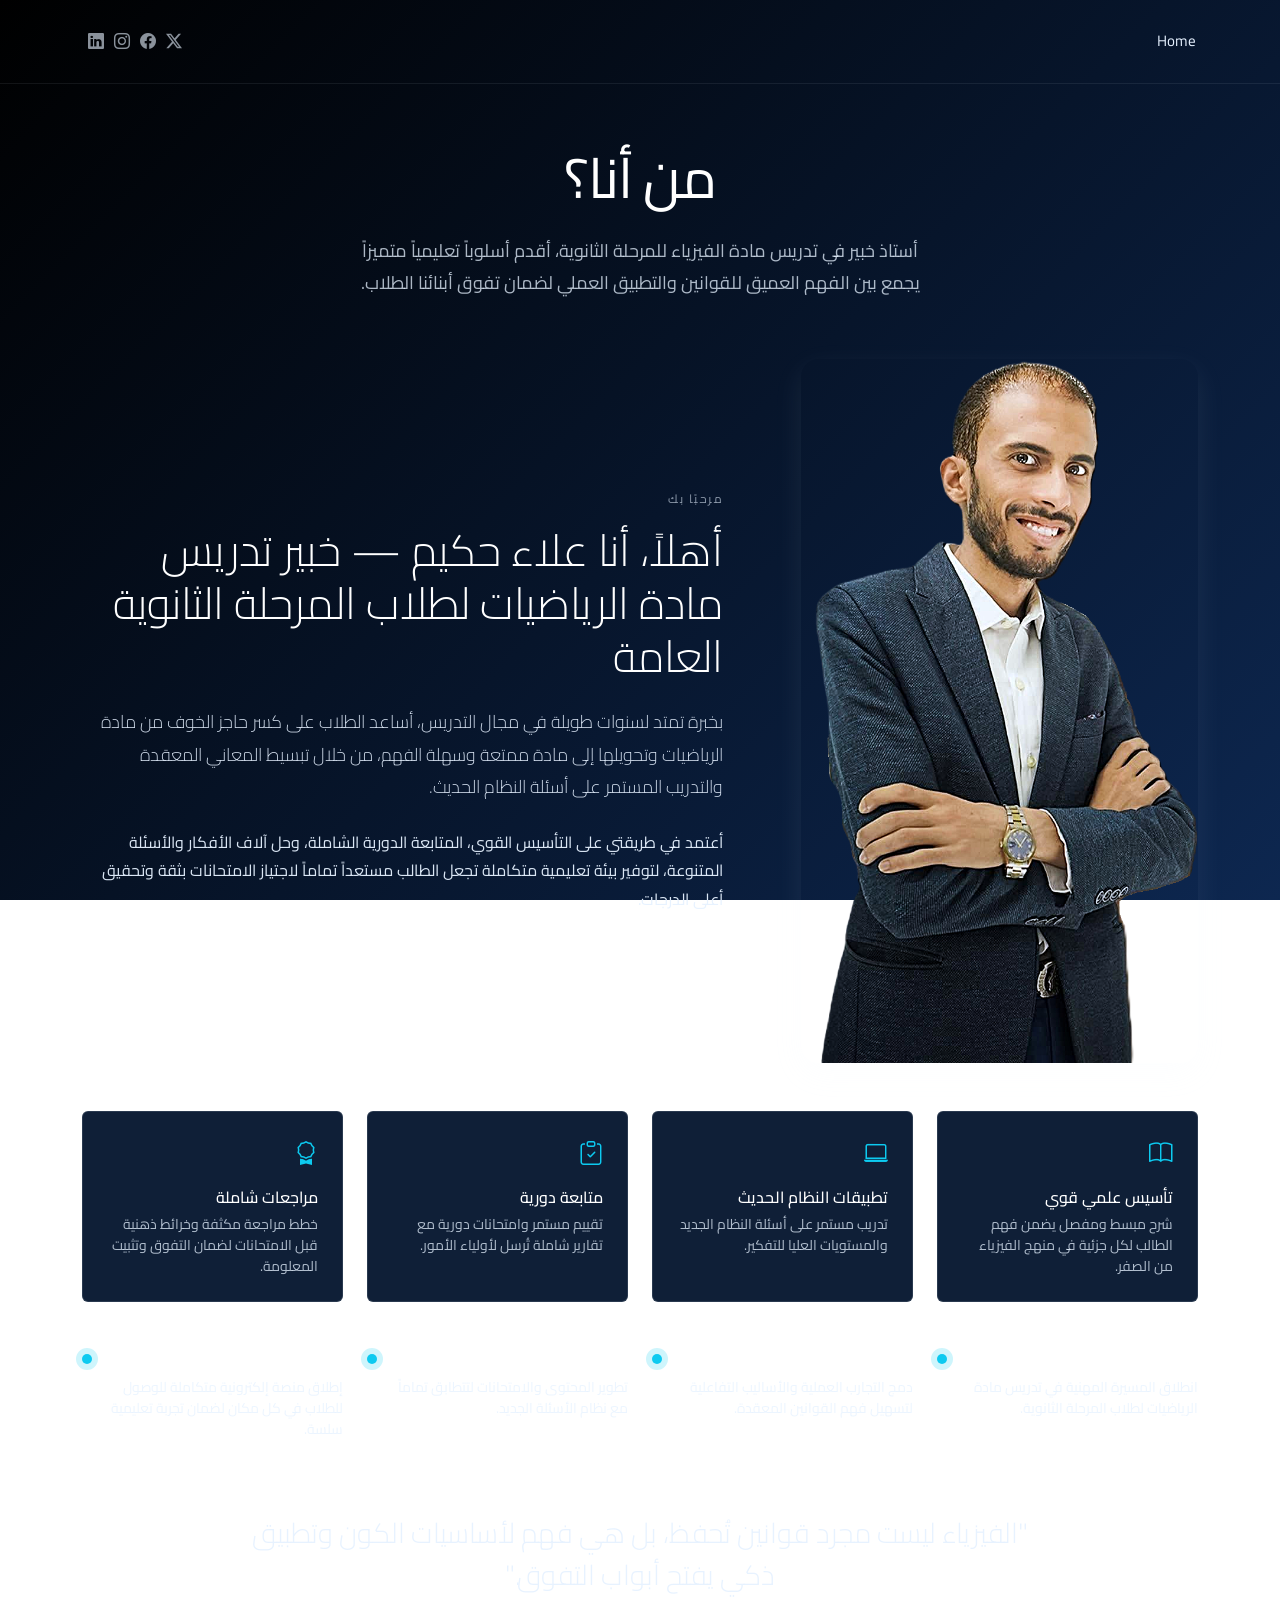
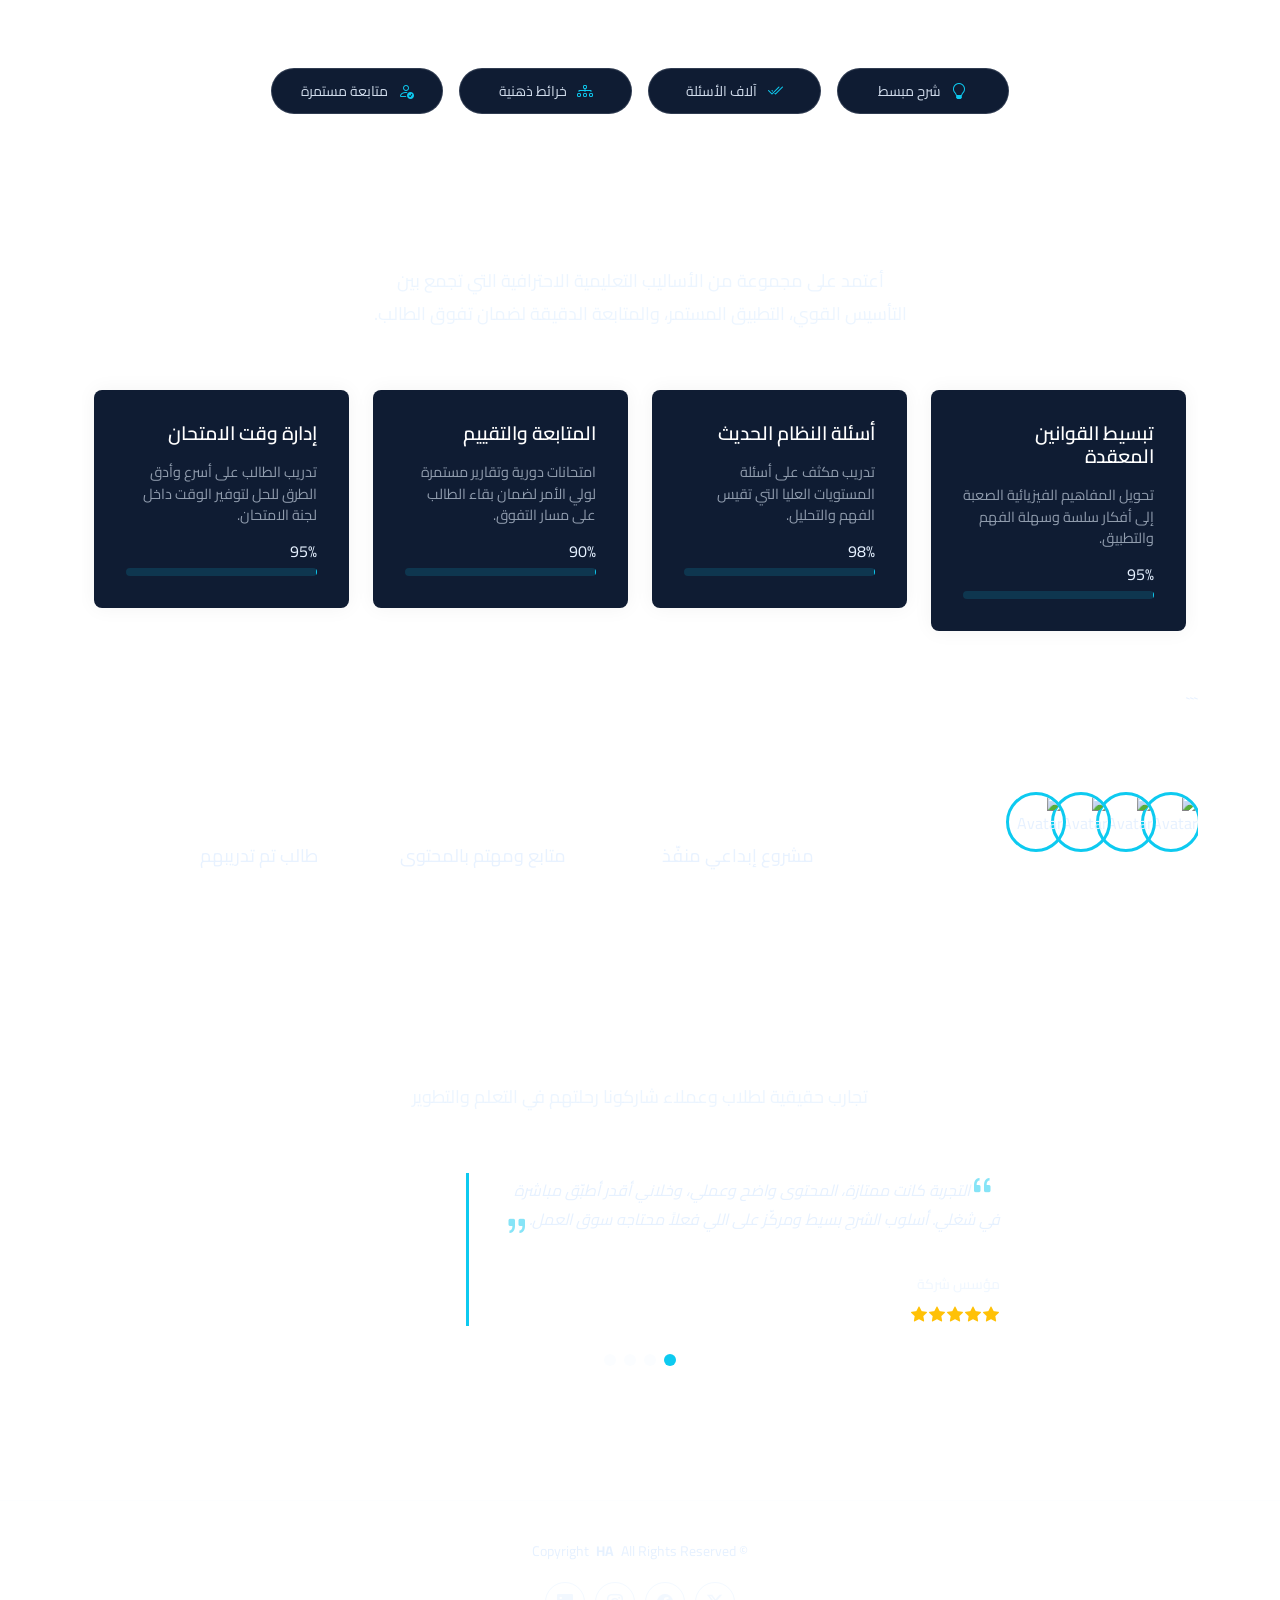
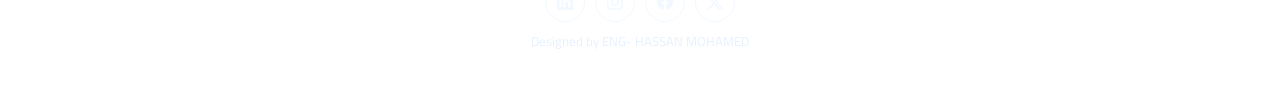
==== commit 15a5a1eb: "first commit" ====
--- a/about.html
+++ b/about.html
@@ -84,10 +84,10 @@
             <div class="intro-content">
               <span class="eyebrow">مرحبًا بك</span>
               <h2 class="headline">
-                أهلاً، أنا حسام سلطان — خبير تدريس مادة الفيزياء لطلاب المرحلة الثانوية العامة
+                أهلاً، أنا  علاء حكيم — خبير تدريس مادة الرياضيات لطلاب المرحلة الثانوية العامة
               </h2>
               <p class="lead">
-                بخبرة تمتد لسنوات طويلة في مجال التدريس، أساعد الطلاب على كسر حاجز الخوف من مادة الفيزياء وتحويلها إلى مادة ممتعة وسهلة الفهم، من خلال تبسيط المعاني المعقدة والتدريب المستمر على أسئلة النظام الحديث.
+                بخبرة تمتد لسنوات طويلة في مجال التدريس، أساعد الطلاب على كسر حاجز الخوف من مادة الرياضيات وتحويلها إلى مادة ممتعة وسهلة الفهم، من خلال تبسيط المعاني المعقدة والتدريب المستمر على أسئلة النظام الحديث.
               </p>
               <p>
                 أعتمد في طريقتي على التأسيس القوي، المتابعة الدورية الشاملة، وحل آلاف الأفكار والأسئلة المتنوعة، لتوفير بيئة تعليمية متكاملة تجعل الطالب مستعداً تماماً لاجتياز الامتحانات بثقة وتحقيق أعلى الدرجات.
@@ -141,7 +141,7 @@
               <article class="timeline-item">
                 <span class="dot"></span>
                 <h4>بداية الرحلة التعليمية</h4>
-                <p>انطلاق المسيرة المهنية في تدريس مادة الفيزياء لطلاب المرحلة الثانوية.</p>
+                <p>انطلاق المسيرة المهنية في تدريس مادة الرياضيات لطلاب المرحلة الثانوية.</p>
               </article>
             </div>
             <div class="col-md-6 col-lg-3" data-aos="fade-up" data-aos-delay="180">
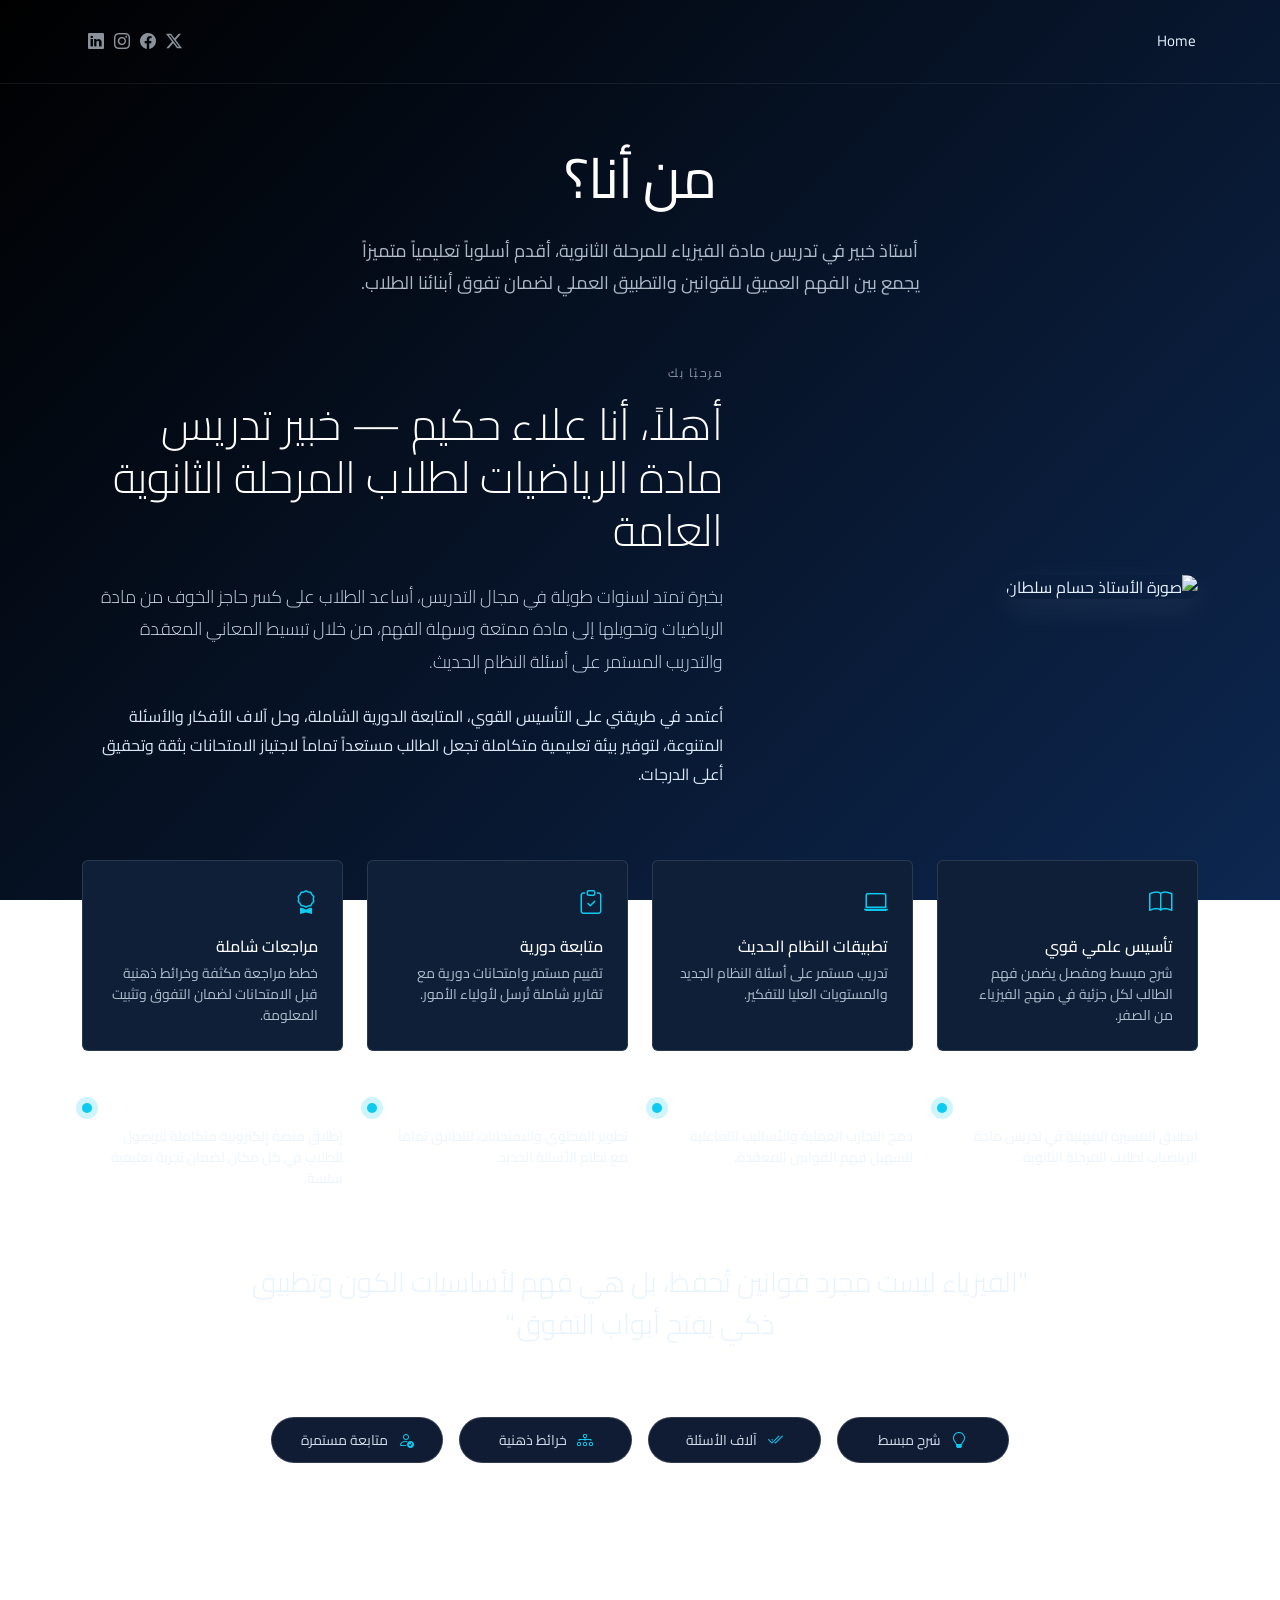
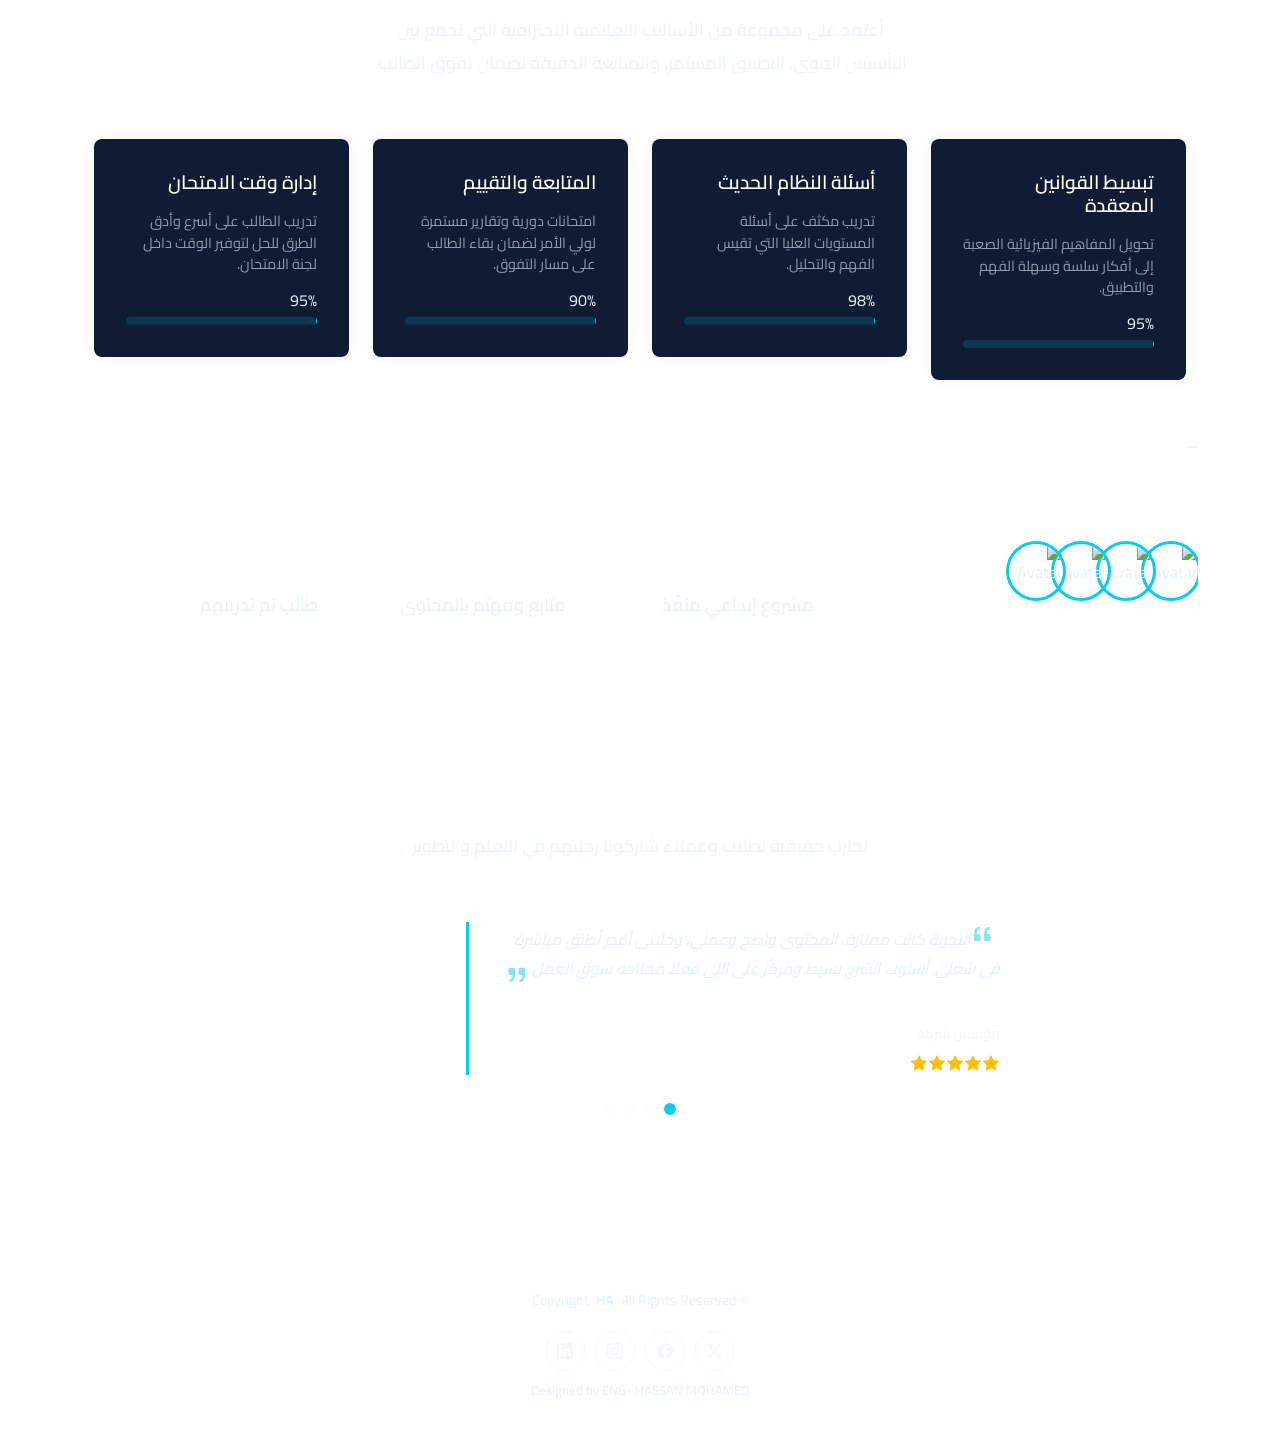
==== commit d6772b9c: "Update profile image in about.html" ====
--- a/about.html
+++ b/about.html
@@ -76,7 +76,7 @@
 
           <div class="col-lg-5" data-aos="zoom-in" data-aos-delay="250">
             <figure class="profile-figure text-center text-lg-end">
-              <img src="assets/img/illustration/image.png" alt="صورة الأستاذ حسام سلطان" class="img-fluid profile-photo">
+              <img src="assets/img/illustration/Gemini_Generated_Image_4jskqb4jskqb4jsk.png" alt="صورة الأستاذ حسام سلطان" class="img-fluid profile-photo">
             </figure>
           </div>
 
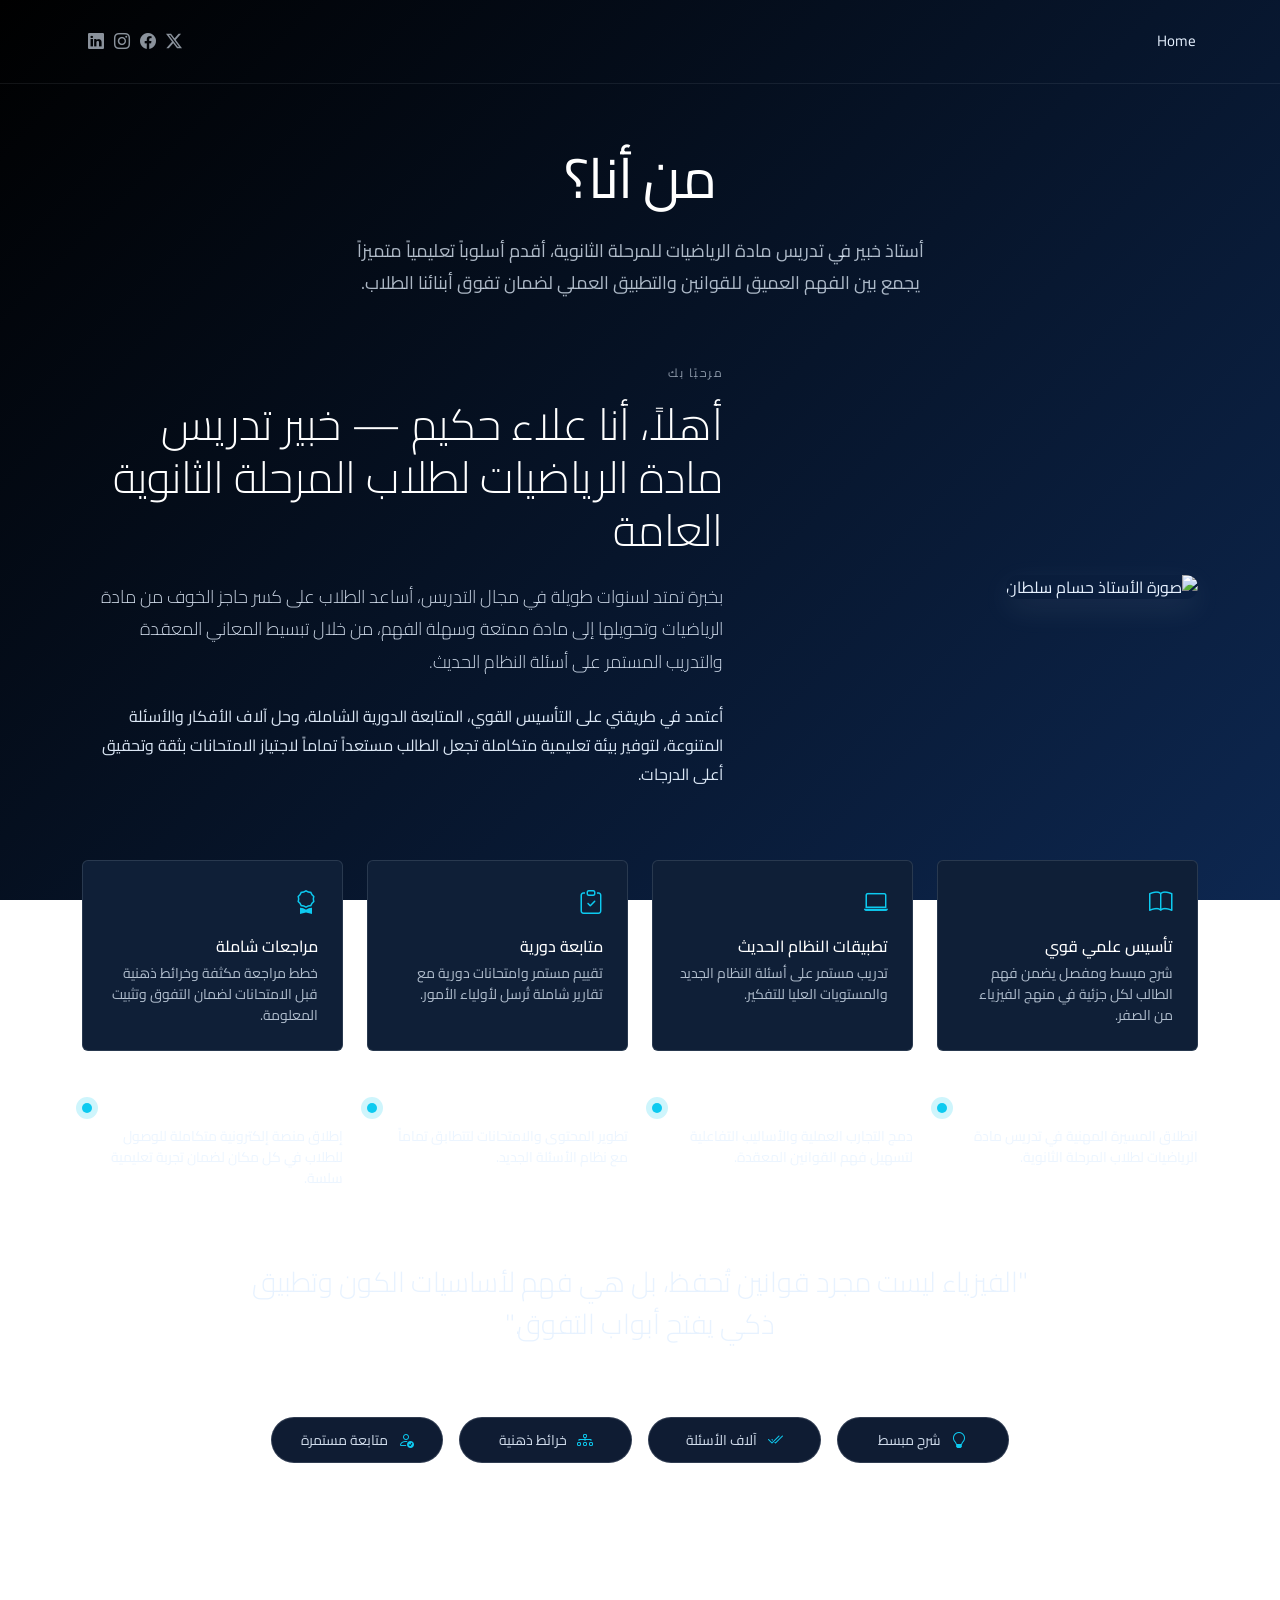
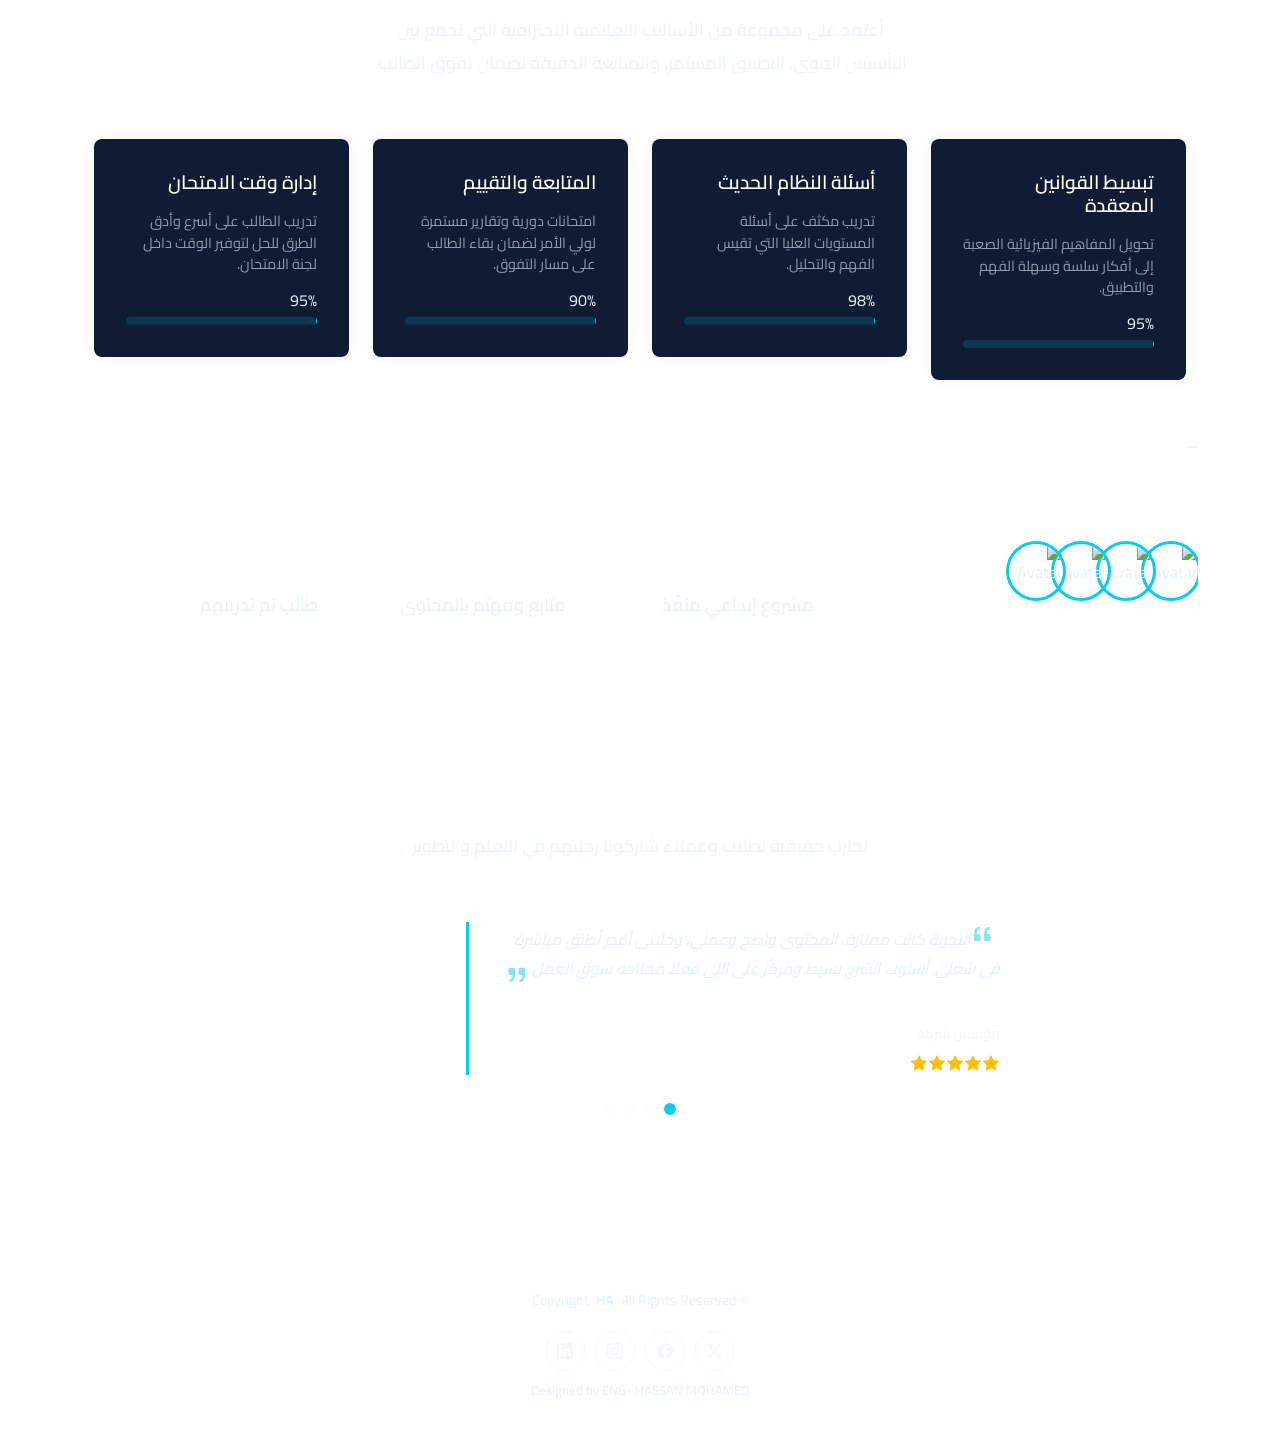
==== commit 13a15b80: "Update about.html" ====
--- a/about.html
+++ b/about.html
@@ -65,7 +65,7 @@
       <div class="container section-title" data-aos="fade-up">
         <h2>من أنا؟</h2>
         <p>
-          أستاذ خبير في تدريس مادة الفيزياء للمرحلة الثانوية، أقدم أسلوباً تعليمياً متميزاً يجمع بين الفهم العميق للقوانين والتطبيق العملي لضمان تفوق أبنائنا الطلاب.
+          أستاذ خبير في تدريس مادة الرياضيات للمرحلة الثانوية، أقدم أسلوباً تعليمياً متميزاً يجمع بين الفهم العميق للقوانين والتطبيق العملي لضمان تفوق أبنائنا الطلاب.
         </p>
       </div><!-- End Section Title -->
 
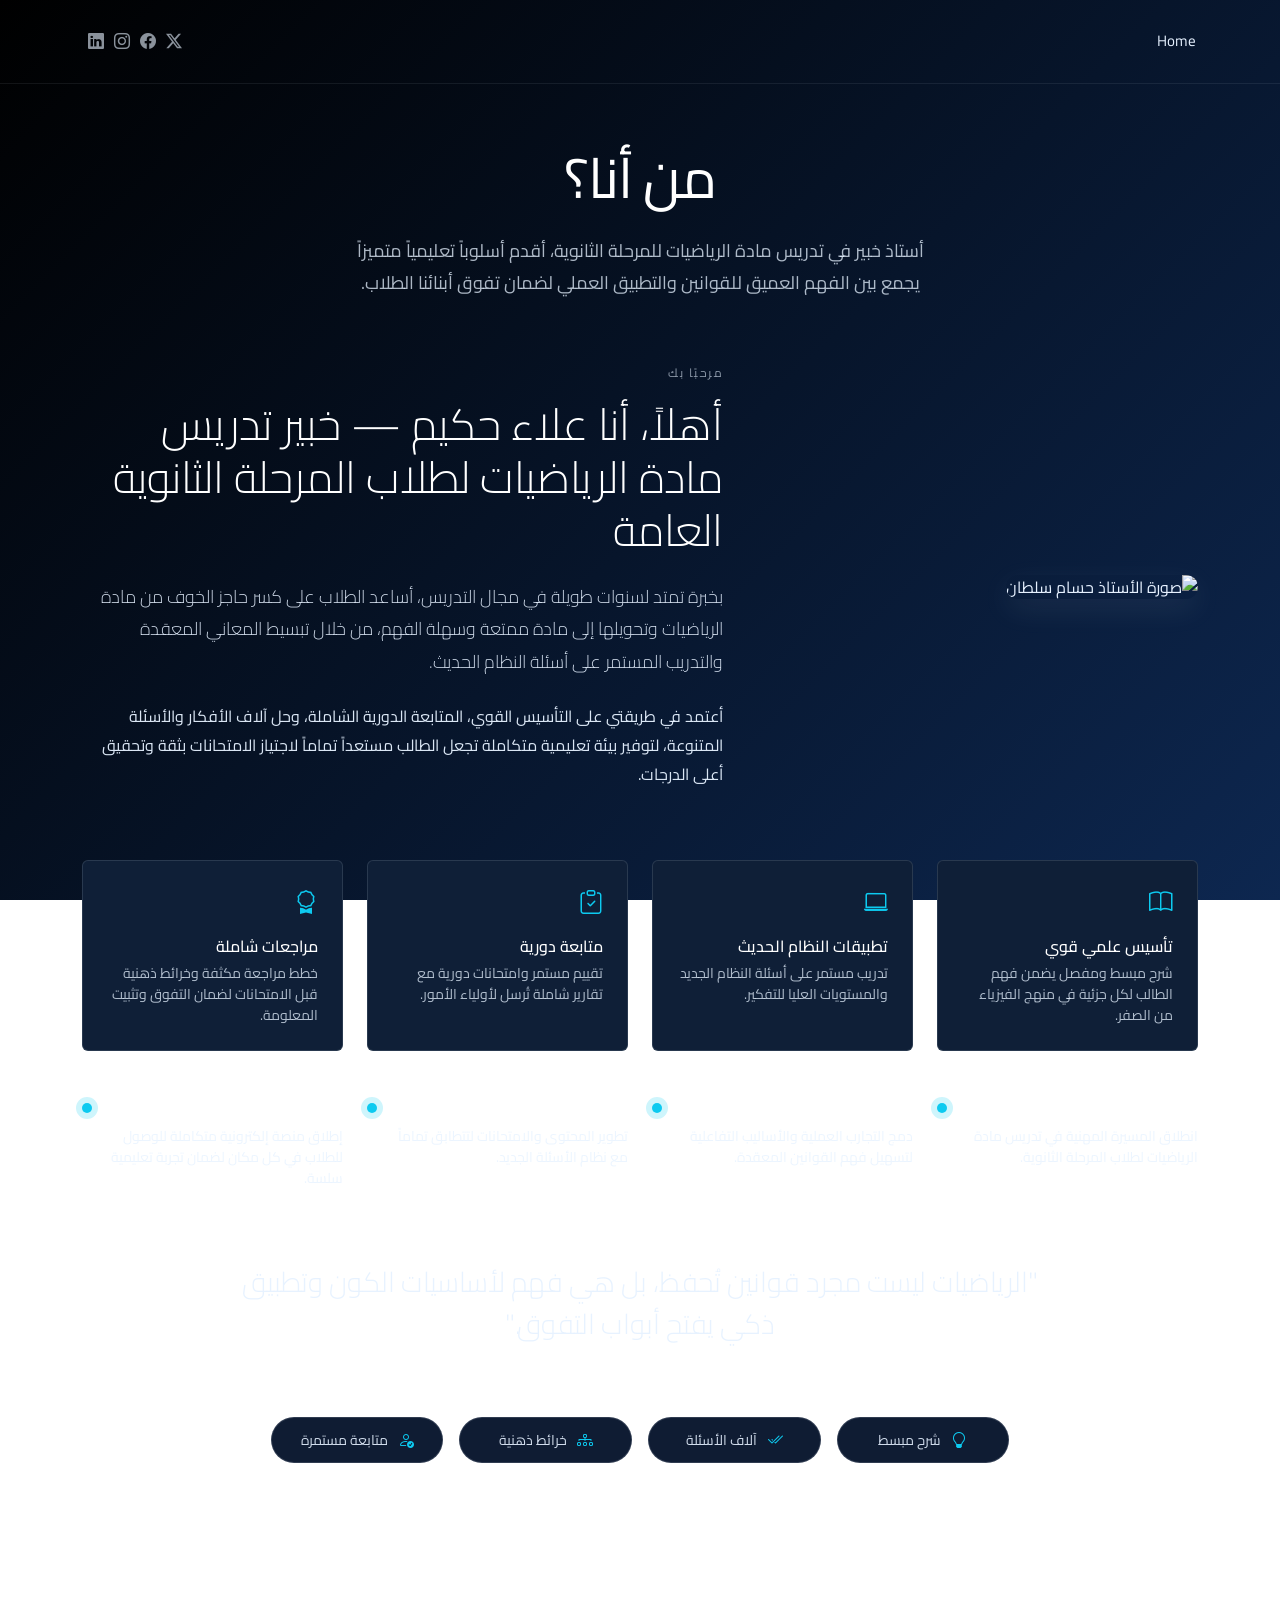
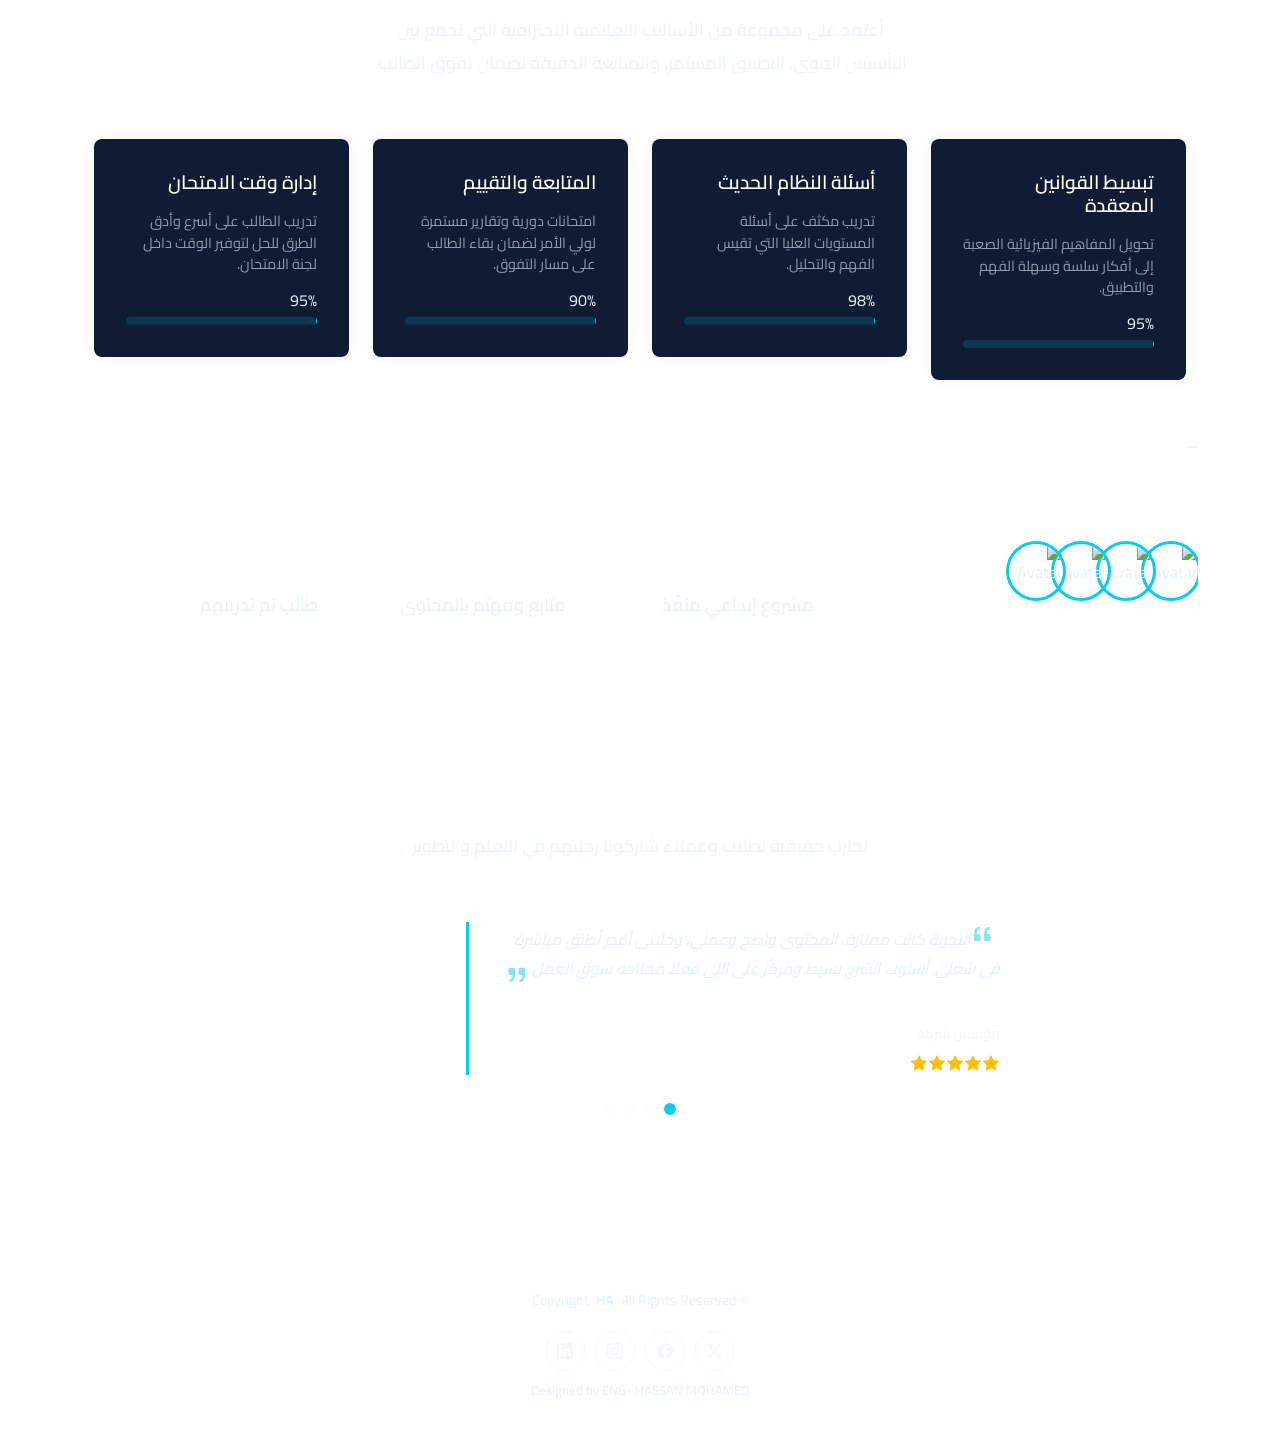
==== commit 3d44f1db: "Update about.html" ====
--- a/about.html
+++ b/about.html
@@ -171,7 +171,7 @@
 
         <!-- Quote -->
         <blockquote class="personal-quote text-center mb-5" data-aos="fade-down" data-aos-delay="200">
-          <p>"الفيزياء ليست مجرد قوانين تُحفظ، بل هي فهم لأساسيات الكون وتطبيق ذكي يفتح أبواب التفوق."</p>
+          <p>"الرياضيات ليست مجرد قوانين تُحفظ، بل هي فهم لأساسيات الكون وتطبيق ذكي يفتح أبواب التفوق."</p>
         </blockquote>
         <!-- End Quote -->
 
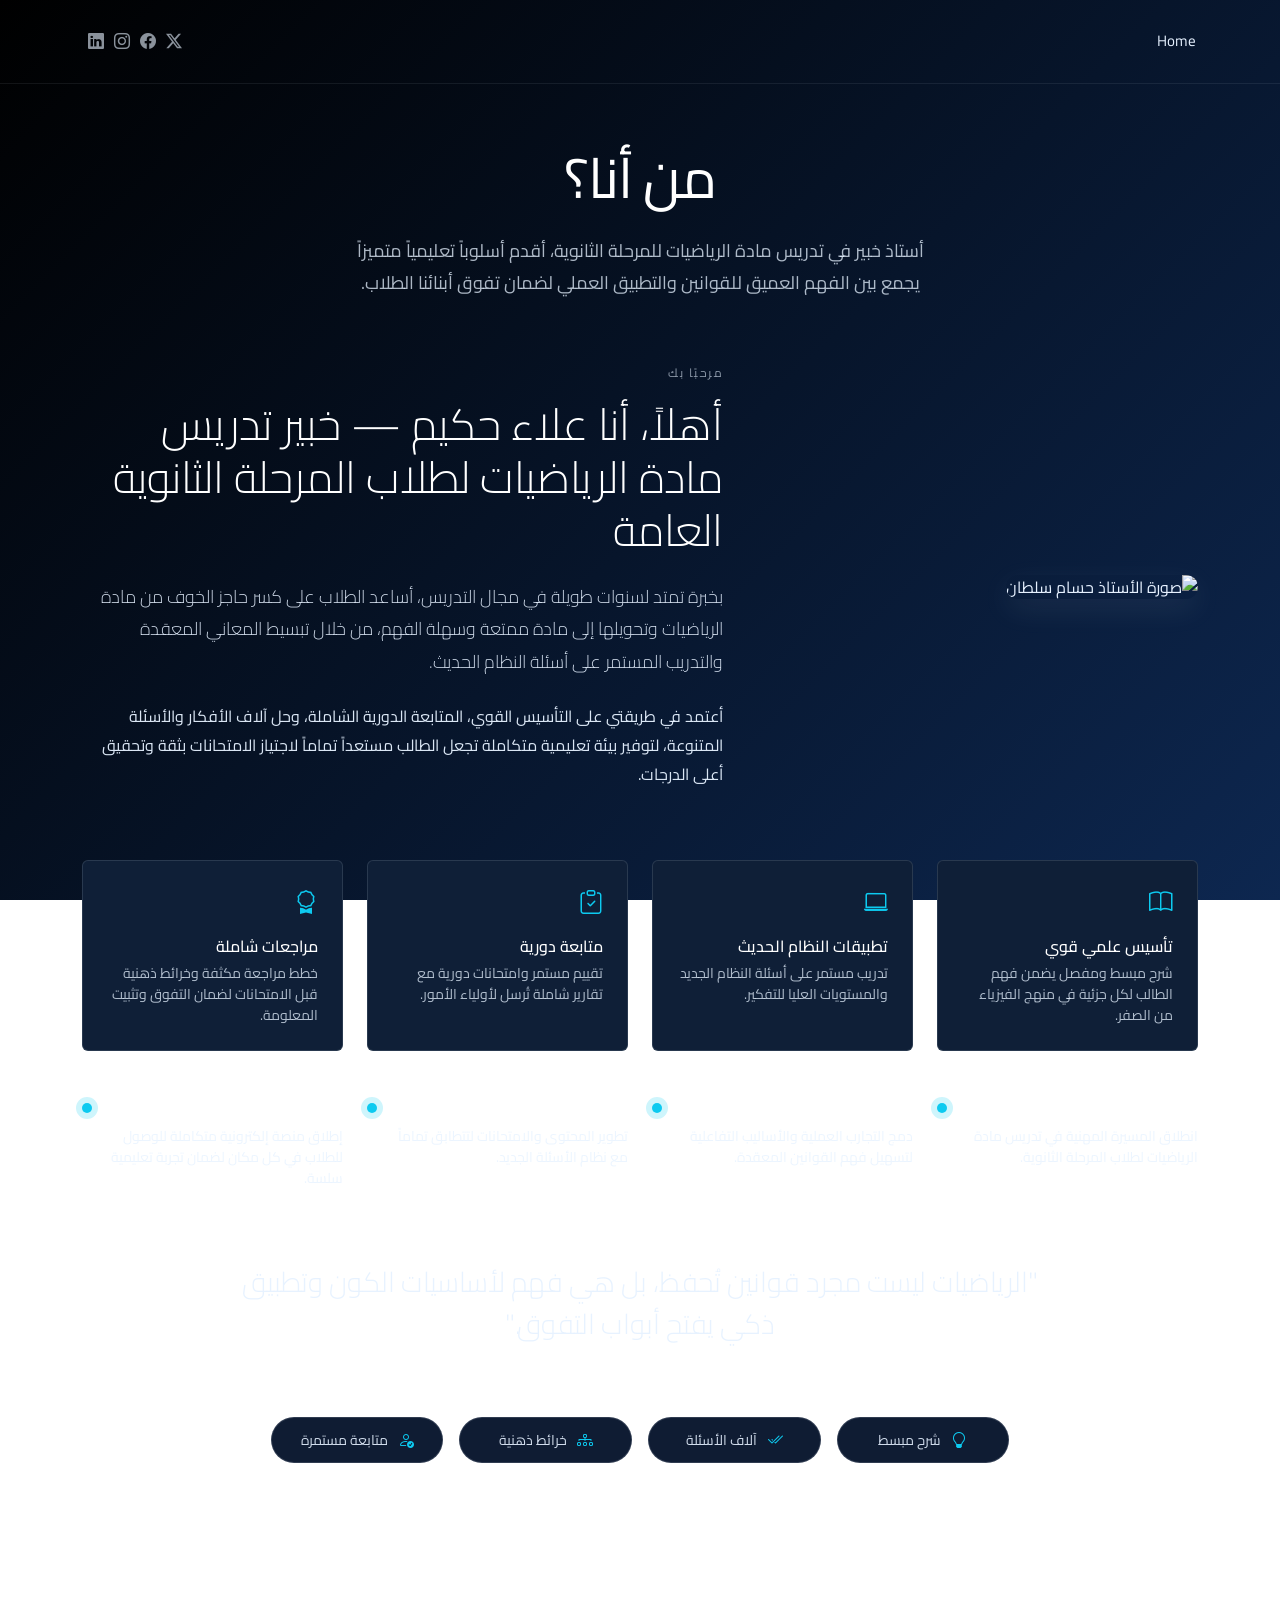
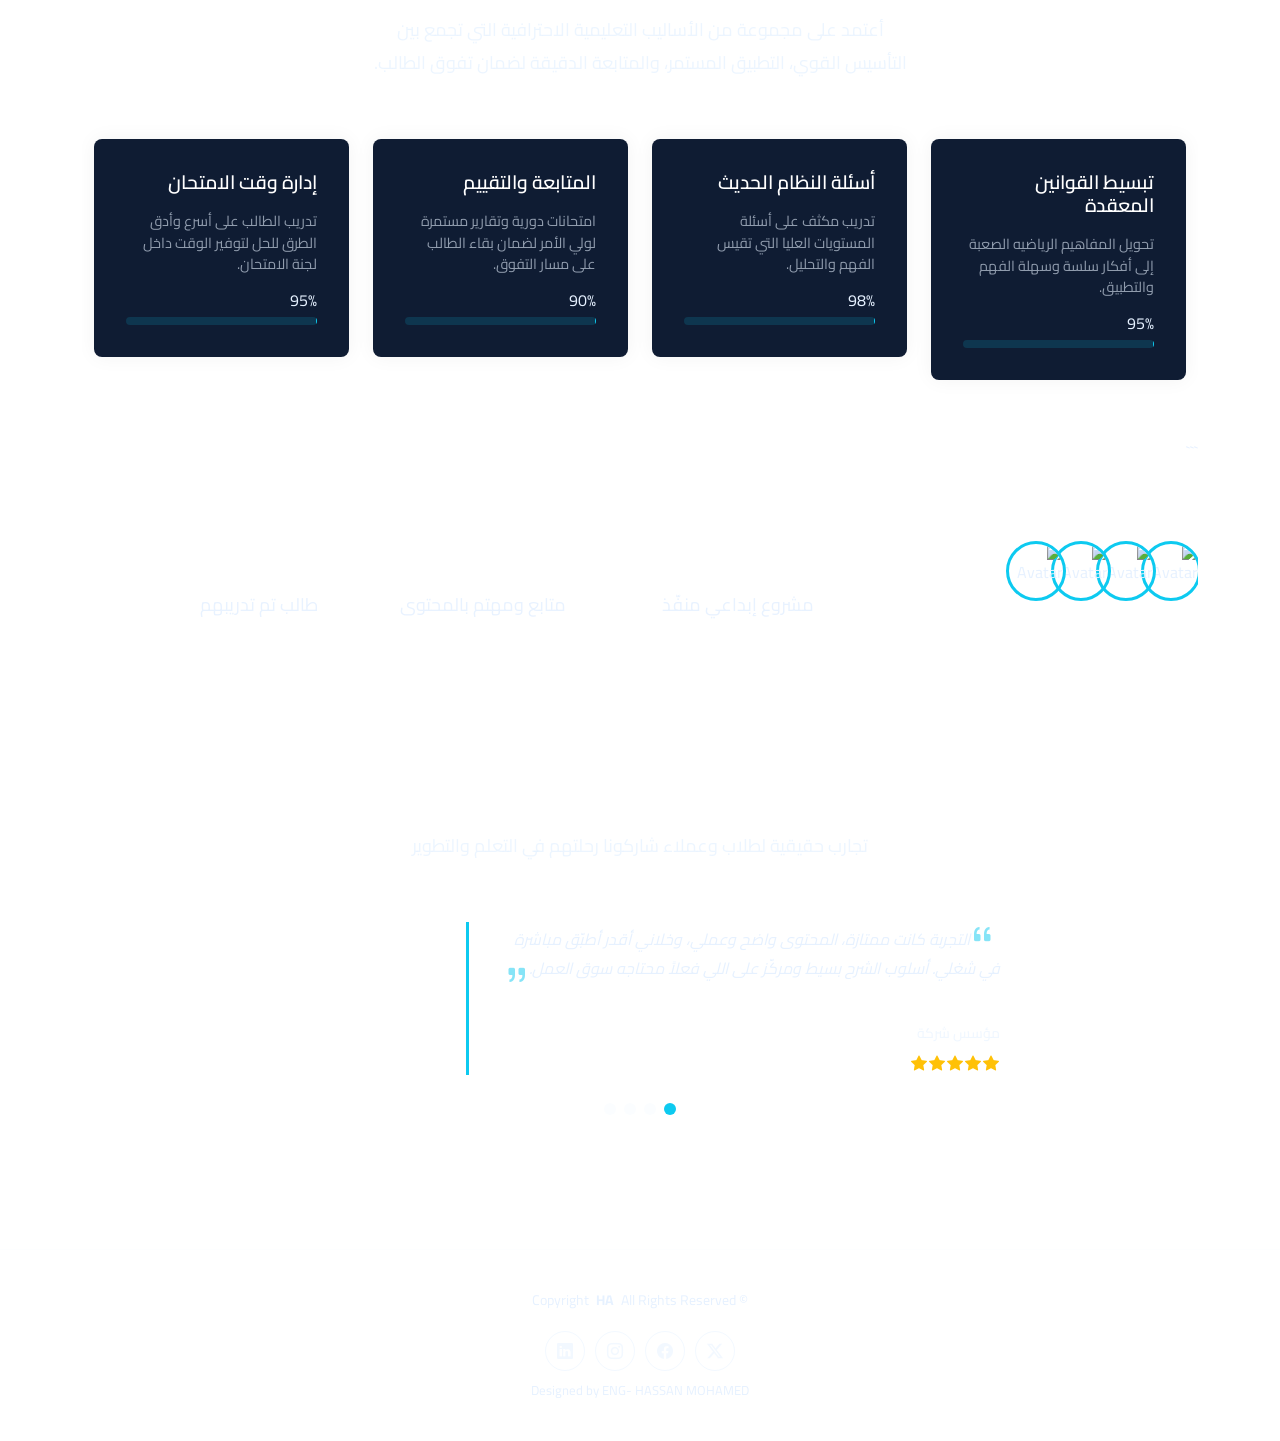
==== commit 50c5b2d9: "Update about.html" ====
--- a/about.html
+++ b/about.html
@@ -218,7 +218,7 @@
           <div class="col-md-6 col-lg-3" data-aos="fade-up" data-aos-delay="100">
             <div class="skill-box">
               <h3>تبسيط القوانين المعقدة</h3>
-              <p>تحويل المفاهيم الفيزيائية الصعبة إلى أفكار سلسة وسهلة الفهم والتطبيق.</p>
+              <p>تحويل المفاهيم الرياضيه الصعبة إلى أفكار سلسة وسهلة الفهم والتطبيق.</p>
               <span class="text-end d-block">95%</span>
               <div class="progress">
                 <div class="progress-bar" role="progressbar" aria-valuenow="95" aria-valuemin="0" aria-valuemax="100">
